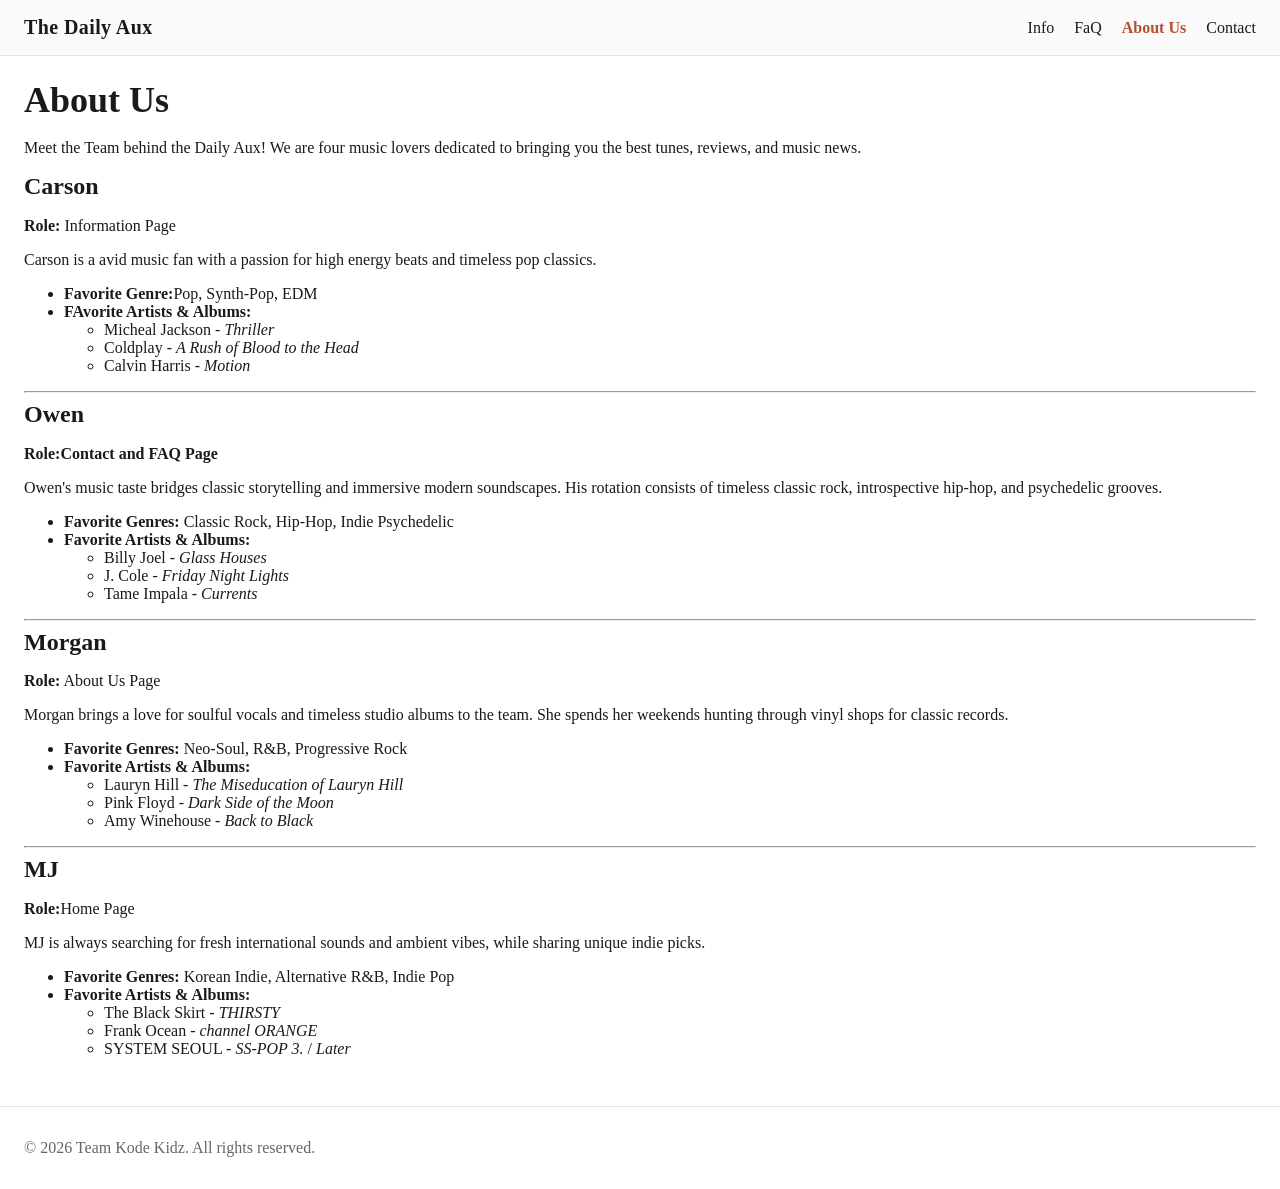
==== about.html @ 39da82c0 "Update about.html" ====
<!DOCTYPE html>
<html lang="en">
<head>
  <meta charset="UTF-8">
  <meta name="viewport" content="width=device-width, initial-scale=1.0">
  <title>The Daily Aux | About Us</title>
  <link rel="stylesheet" href="style.css">
</head>
<body>
  
  <!-- [SHARED HEADER] MJ only - do not edit this block -->
  <header>
    <div class="logo">
      <a href="index.html">The Daily Aux</a>
    </div>
    <nav>
      <ul>
        <li><a href="info.html">Info</a></li>
        <li><a href="faq.html">FaQ</a></li>
        <li><a href="about.html" aria-current="page">About Us</a></li>
        <li><a href="contact.html">Contact</a></li>
      </ul>
    </nav>
  </header>

  <!-- ======================================================== -->
  <!-- [YOUR WORKSPACE] Edit only inside this <main> tag.        -->

  <main>
    <section class="about-hero">
      <h1>About Us</h1>
      <p>Meet the Team behind the Daily Aux! We are four music lovers dedicated to bringing you the best tunes, reviews, and music news.</p>
    </section>
  <!-- MEMBER 1: Carson -->
    <section class="team member">
    
    <h2>Carson</h2>
    <p class="role"><strong>Role:</strong> Information Page</p>

    <p class="bio">
      Carson is a avid music fan with a passion for high energy beats and timeless pop classics.
    </p>

    <ul>
      <li><strong>Favorite Genre:</strong>Pop, Synth-Pop, EDM</li>
      <li><strong>FAvorite Artists & Albums:</strong>
        <ul>
          <li>Micheal Jackson - <em>Thriller</em></li>
          <li>Coldplay - <em>A Rush of Blood to the Head</em></li>
          <li>Calvin Harris - <em>Motion</em></li>
        <ul>
      </li>
    </ul>
  </section>

  <hr class="member-divider">
    
 <!-- Member 2 - Owen -->
  <section class="team-member">
      <h2>Owen</h2>
      <p class="role"><strong>Role:Contact and FAQ Page</strong> </p>
      <p class="bio">
        Owen's music taste bridges classic storytelling and immersive modern soundscapes. His rotation consists of timeless classic rock, introspective hip-hop, and psychedelic grooves.
      </p>
      <ul>
        <li><strong>Favorite Genres:</strong> Classic Rock, Hip-Hop, Indie Psychedelic</li>
        <li><strong>Favorite Artists & Albums:</strong>
          <ul>
            <li>Billy Joel - <em>Glass Houses</em></li>
            <li>J. Cole - <em>Friday Night Lights</em></li>
            <li>Tame Impala - <em>Currents</em></li>
          </ul>
        </li>
      </ul>
    </section>

    <hr class="member-divider">

<!-- MEMBER 3: MORGAN -->
    <section class="team-member">
      <h2>Morgan</h2>
      <p class="role"><strong>Role:</strong> About Us Page</p>

      <p class="bio">
        Morgan brings a love for soulful vocals and timeless studio albums to the team. She spends her weekends hunting through vinyl shops for classic records.

      <ul>
        <li><strong>Favorite Genres:</strong> Neo-Soul, R&B, Progressive Rock</li>
        <li><strong>Favorite Artists & Albums:</strong>
          <ul>
            <li>Lauryn Hill - <em>The Miseducation of Lauryn Hill</em></li>
            <li>Pink Floyd - <em>Dark Side of the Moon</em></li>
            <li>Amy Winehouse - <em>Back to Black</em></li>
          </ul>
        </li>
      </ul>
    </section>

    <hr class="member-divider">
          <!-- MEMBER 4: MJ -->
    <section class="team-member">
      <h2>MJ</h2>
      <p class="role"><strong>Role:</strong>Home Page</p>

      <p class="bio">
        MJ is always searching for fresh international sounds and ambient vibes, while sharing unique indie picks.
      </p>

      <ul>
        <li><strong>Favorite Genres:</strong> Korean Indie, Alternative R&B, Indie Pop</li>
        <li><strong>Favorite Artists & Albums:</strong>
          <ul>
            <li>The Black Skirt - <em>THIRSTY</em></li>
            <li>Frank Ocean - <em>channel ORANGE</em></li>
            <li>SYSTEM SEOUL - <em>SS-POP 3.</em> / <em>Later</em></li>
          </ul>
        </li>
      </ul>
    </section>
  </main>
  </main>
  <!-- ======================================================== -->

  <!-- [SHARED FOOTER] MJ only - do not edit this block -->
  <footer>
    <hr>
    <p>&copy; 2026 Team Kode Kidz. All rights reserved.</p>
  </footer>

</body>
</html>
---- style.css ----
/* =========================================================
   IMS222 Team Project - Shared Stylesheet
   MJ manages this file. Team members: do not edit.

   Only the shared frame (top menu bar + footer) is styled
   here so every page matches. Page content inside <main> we
   style ourselves as we go.
   ========================================================= */

*,
*::before,
*::after {
  box-sizing: border-box;
}

:root {
  --color-accent: #b5502e;
  --color-text: #1a1a1a;
  --color-muted: #666666;

  --space-sm: 0.5rem;
  --space-md: 1rem;
  --space-lg: 1.5rem;
  --space-xl: 2rem;
}

body {
  margin: 0;
  color: var(--color-text);
}

img {
  max-width: 100%;
  height: auto;
}

/* --- Heading defaults (applies everywhere, incl. each page's <main>) --- */
h1,
h2,
h3 {
  margin: 0 0 0.5em;
  font-weight: 700;
  line-height: 1.15;
}

h1 {
  font-size: 2.25rem;
}

h2 {
  font-size: 1.5rem;
}

h3 {
  font-size: 1.125rem;
}

/* --- Body link color (nav links keep their own style below) --- */
main a {
  color: var(--color-accent);
}

/* --- Top menu bar (shared header) --- */
header {
  display: flex;
  flex-wrap: wrap;
  align-items: center;
  justify-content: space-between;
  padding: var(--space-md) var(--space-lg);
  background: #fafafa;
  border-bottom: 1px solid #e5e5e5;
}

header .logo a {
  font-weight: 700;
  font-size: 1.25rem;
  letter-spacing: 0.02em;
  text-decoration: none;
  color: inherit;
}

nav ul {
  display: flex;
  flex-wrap: wrap;
  gap: 1.25rem;
  margin: 0;
  padding: 0;
  list-style: none;
}

nav a {
  text-decoration: none;
  color: inherit;
}

nav a:hover {
  text-decoration: underline;
}

/* Current page, marked with aria-current="page" on the matching link */
nav a[aria-current="page"] {
  color: var(--color-accent);
  font-weight: 700;
}

main {
  padding: var(--space-lg);
}
/* --- Footer (shared) --- */
footer {
  color: var(--color-muted);
}

footer p {
  padding: var(--space-md) var(--space-lg);
}

footer hr {
  border: none;
  border-top: 1px solid #e5e5e5;
}
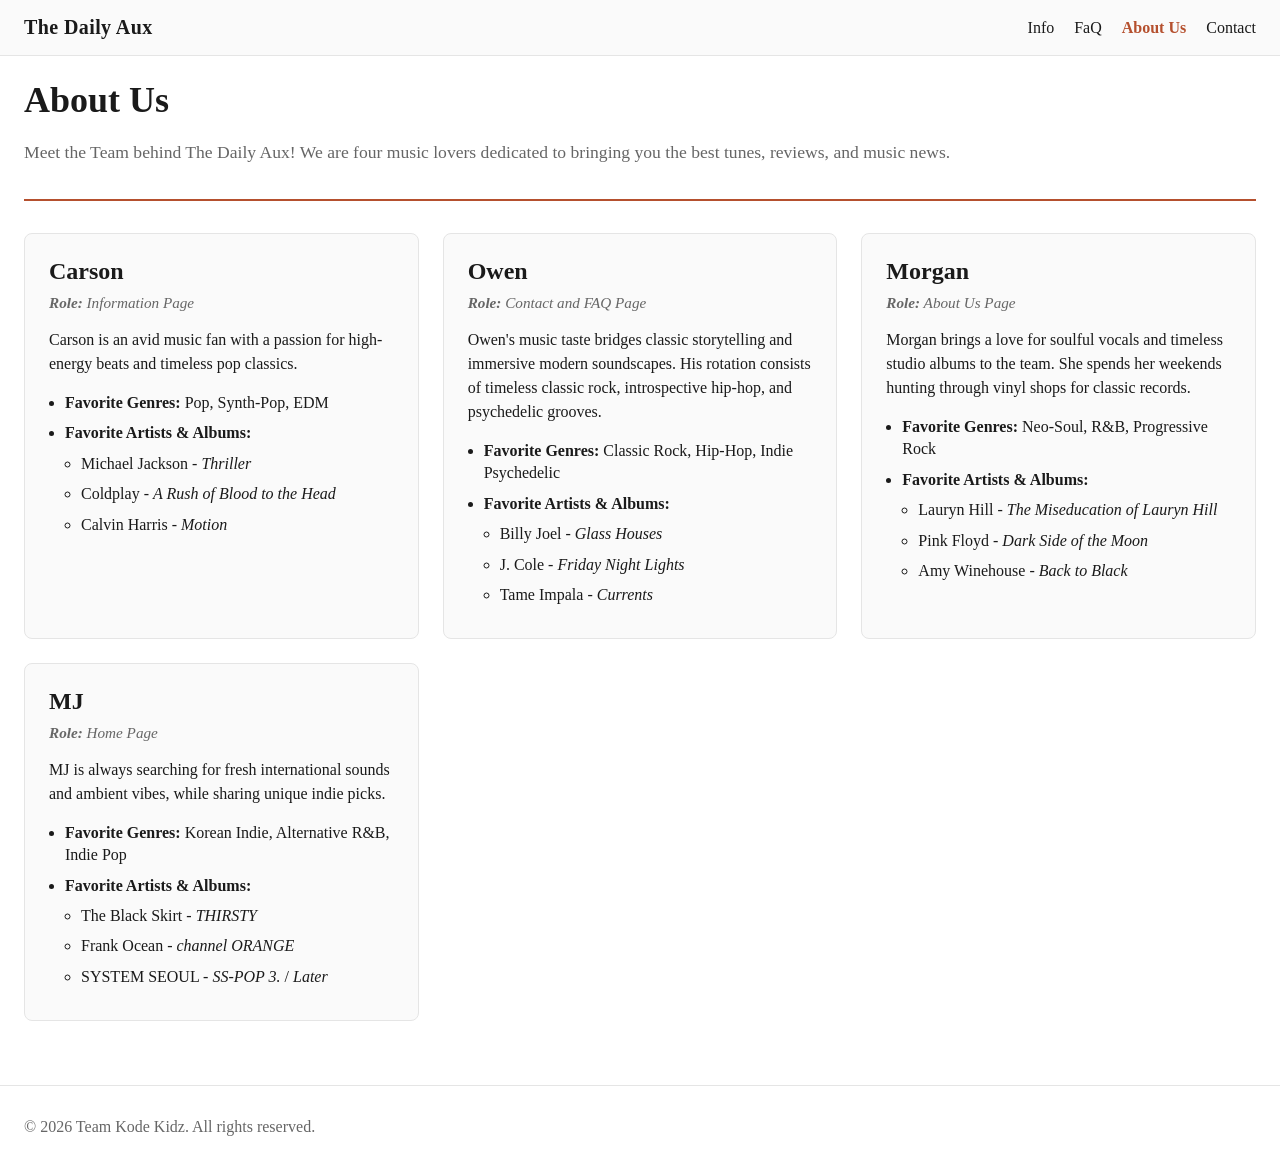
==== commit e0cbdaa4: "Update about.html" ====
--- a/about.html
+++ b/about.html
@@ -5,6 +5,7 @@
   <meta name="viewport" content="width=device-width, initial-scale=1.0">
   <title>The Daily Aux | About Us</title>
   <link rel="stylesheet" href="style.css">
+  <link rel="stylesheet" href="about.css">
 </head>
 <body>
   
@@ -29,95 +30,97 @@
   <main>
     <section class="about-hero">
       <h1>About Us</h1>
-      <p>Meet the Team behind the Daily Aux! We are four music lovers dedicated to bringing you the best tunes, reviews, and music news.</p>
-    </section>
-  <!-- MEMBER 1: Carson -->
-    <section class="team member">
-    
-    <h2>Carson</h2>
-    <p class="role"><strong>Role:</strong> Information Page</p>
-
-    <p class="bio">
-      Carson is a avid music fan with a passion for high energy beats and timeless pop classics.
-    </p>
-
-    <ul>
-      <li><strong>Favorite Genre:</strong>Pop, Synth-Pop, EDM</li>
-      <li><strong>FAvorite Artists & Albums:</strong>
-        <ul>
-          <li>Micheal Jackson - <em>Thriller</em></li>
-          <li>Coldplay - <em>A Rush of Blood to the Head</em></li>
-          <li>Calvin Harris - <em>Motion</em></li>
-        <ul>
-      </li>
-    </ul>
-  </section>
-
-  <hr class="member-divider">
-    
- <!-- Member 2 - Owen -->
-  <section class="team-member">
-      <h2>Owen</h2>
-      <p class="role"><strong>Role:Contact and FAQ Page</strong> </p>
-      <p class="bio">
-        Owen's music taste bridges classic storytelling and immersive modern soundscapes. His rotation consists of timeless classic rock, introspective hip-hop, and psychedelic grooves.
-      </p>
-      <ul>
-        <li><strong>Favorite Genres:</strong> Classic Rock, Hip-Hop, Indie Psychedelic</li>
-        <li><strong>Favorite Artists & Albums:</strong>
-          <ul>
-            <li>Billy Joel - <em>Glass Houses</em></li>
-            <li>J. Cole - <em>Friday Night Lights</em></li>
-            <li>Tame Impala - <em>Currents</em></li>
-          </ul>
-        </li>
-      </ul>
+      <p>Meet the Team behind The Daily Aux! We are four music lovers dedicated to bringing you the best tunes, reviews, and music news.</p>
     </section>
 
-    <hr class="member-divider">
+    <!-- Wrapper for 2x2 grid styling -->
+    <div class="team-grid">
 
-<!-- MEMBER 3: MORGAN -->
-    <section class="team-member">
-      <h2>Morgan</h2>
-      <p class="role"><strong>Role:</strong> About Us Page</p>
+      <!-- MEMBER 1: Carson -->
+      <section class="team-member">
+        <h2>Carson</h2>
+        <p class="role"><strong>Role:</strong> Information Page</p>
 
-      <p class="bio">
-        Morgan brings a love for soulful vocals and timeless studio albums to the team. She spends her weekends hunting through vinyl shops for classic records.
+        <p class="bio">
+          Carson is an avid music fan with a passion for high-energy beats and timeless pop classics.
+        </p>
 
-      <ul>
-        <li><strong>Favorite Genres:</strong> Neo-Soul, R&B, Progressive Rock</li>
-        <li><strong>Favorite Artists & Albums:</strong>
-          <ul>
-            <li>Lauryn Hill - <em>The Miseducation of Lauryn Hill</em></li>
-            <li>Pink Floyd - <em>Dark Side of the Moon</em></li>
-            <li>Amy Winehouse - <em>Back to Black</em></li>
-          </ul>
-        </li>
-      </ul>
-    </section>
+        <ul>
+          <li><strong>Favorite Genres:</strong> Pop, Synth-Pop, EDM</li>
+          <li><strong>Favorite Artists & Albums:</strong>
+            <ul>
+              <li>Michael Jackson - <em>Thriller</em></li>
+              <li>Coldplay - <em>A Rush of Blood to the Head</em></li>
+              <li>Calvin Harris - <em>Motion</em></li>
+            </ul>
+          </li>
+        </ul>
+      </section>
 
-    <hr class="member-divider">
-          <!-- MEMBER 4: MJ -->
-    <section class="team-member">
-      <h2>MJ</h2>
-      <p class="role"><strong>Role:</strong>Home Page</p>
+      <!-- MEMBER 2: Owen -->
+      <section class="team-member">
+        <h2>Owen</h2>
+        <p class="role"><strong>Role:</strong> Contact and FAQ Page</p>
+        
+        <p class="bio">
+          Owen's music taste bridges classic storytelling and immersive modern soundscapes. His rotation consists of timeless classic rock, introspective hip-hop, and psychedelic grooves.
+        </p>
+        
+        <ul>
+          <li><strong>Favorite Genres:</strong> Classic Rock, Hip-Hop, Indie Psychedelic</li>
+          <li><strong>Favorite Artists & Albums:</strong>
+            <ul>
+              <li>Billy Joel - <em>Glass Houses</em></li>
+              <li>J. Cole - <em>Friday Night Lights</em></li>
+              <li>Tame Impala - <em>Currents</em></li>
+            </ul>
+          </li>
+        </ul>
+      </section>
 
-      <p class="bio">
-        MJ is always searching for fresh international sounds and ambient vibes, while sharing unique indie picks.
-      </p>
+      <!-- MEMBER 3: Morgan -->
+      <section class="team-member">
+        <h2>Morgan</h2>
+        <p class="role"><strong>Role:</strong> About Us Page</p>
 
-      <ul>
-        <li><strong>Favorite Genres:</strong> Korean Indie, Alternative R&B, Indie Pop</li>
-        <li><strong>Favorite Artists & Albums:</strong>
-          <ul>
-            <li>The Black Skirt - <em>THIRSTY</em></li>
-            <li>Frank Ocean - <em>channel ORANGE</em></li>
-            <li>SYSTEM SEOUL - <em>SS-POP 3.</em> / <em>Later</em></li>
-          </ul>
-        </li>
-      </ul>
-    </section>
-  </main>
+        <p class="bio">
+          Morgan brings a love for soulful vocals and timeless studio albums to the team. She spends her weekends hunting through vinyl shops for classic records.
+        </p>
+
+        <ul>
+          <li><strong>Favorite Genres:</strong> Neo-Soul, R&B, Progressive Rock</li>
+          <li><strong>Favorite Artists & Albums:</strong>
+            <ul>
+              <li>Lauryn Hill - <em>The Miseducation of Lauryn Hill</em></li>
+              <li>Pink Floyd - <em>Dark Side of the Moon</em></li>
+              <li>Amy Winehouse - <em>Back to Black</em></li>
+            </ul>
+          </li>
+        </ul>
+      </section>
+
+      <!-- MEMBER 4: MJ -->
+      <section class="team-member">
+        <h2>MJ</h2>
+        <p class="role"><strong>Role:</strong> Home Page</p>
+
+        <p class="bio">
+          MJ is always searching for fresh international sounds and ambient vibes, while sharing unique indie picks.
+        </p>
+
+        <ul>
+          <li><strong>Favorite Genres:</strong> Korean Indie, Alternative R&B, Indie Pop</li>
+          <li><strong>Favorite Artists & Albums:</strong>
+            <ul>
+              <li>The Black Skirt - <em>THIRSTY</em></li>
+              <li>Frank Ocean - <em>channel ORANGE</em></li>
+              <li>SYSTEM SEOUL - <em>SS-POP 3.</em> / <em>Later</em></li>
+            </ul>
+          </li>
+        </ul>
+      </section>
+
+    </div>
   </main>
   <!-- ======================================================== -->
 
--- a/about.css
+++ b/about.css
@@ -0,0 +1,67 @@
+/* =========================================================
+   The Daily Aux - About Us Page Styles
+   Styles exclusively for the <main> workspace on about.html
+   ========================================================= */
+
+/* Top Heading Section */
+.about-hero {
+  margin-bottom: var(--space-xl);
+  padding-bottom: var(--space-md);
+  border-bottom: 2px solid var(--color-accent);
+}
+
+.about-hero p {
+  font-size: 1.1rem;
+  color: var(--color-muted);
+  line-height: 1.5;
+}
+
+/* 2-Column Responsive Grid Layout */
+.team-grid {
+  display: grid;
+  grid-template-columns: repeat(auto-fit, minmax(300px, 1fr));
+  gap: var(--space-lg);
+  margin-bottom: var(--space-xl);
+}
+
+/* Member Card Styling */
+.team-member {
+  background-color: #fafafa;
+  border: 1px solid #e5e5e5;
+  border-radius: 8px;
+  padding: var(--space-lg);
+}
+
+.team-member h2 {
+  color: var(--color-text);
+  margin-bottom: var(--space-sm);
+}
+
+.role {
+  color: var(--color-muted);
+  font-style: italic;
+  font-size: 0.95rem;
+  margin-top: 0;
+  margin-bottom: var(--space-md);
+}
+
+.bio {
+  line-height: 1.5;
+  margin-bottom: var(--space-md);
+}
+
+/* Favorites Lists */
+.team-member ul {
+  padding-left: var(--space-md);
+  margin: var(--space-sm) 0;
+}
+
+.team-member ul ul {
+  margin-top: var(--space-sm);
+  margin-bottom: var(--space-sm);
+}
+
+.team-member li {
+  margin-bottom: var(--space-sm);
+  line-height: 1.4;
+}
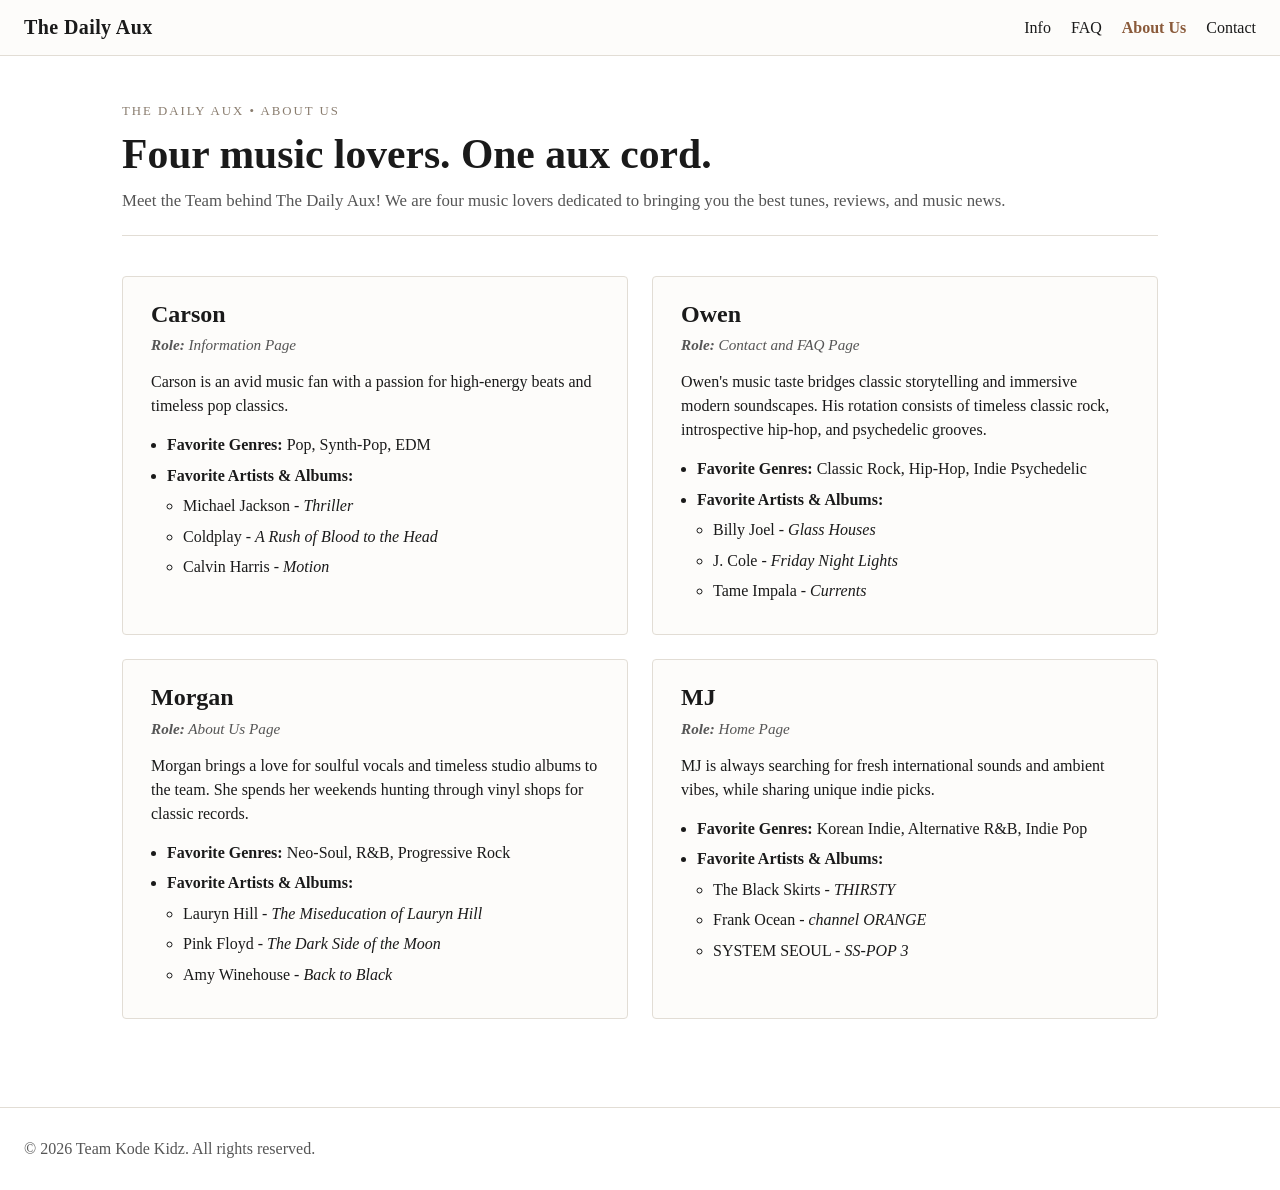
==== commit f97ccaee: "Unify page design on the Info layout; shared page header; image cleanup Styles - style.css is now th" ====
--- a/about.html
+++ b/about.html
@@ -17,7 +17,7 @@
     <nav>
       <ul>
         <li><a href="info.html">Info</a></li>
-        <li><a href="faq.html">FaQ</a></li>
+        <li><a href="faq.html">FAQ</a></li>
         <li><a href="about.html" aria-current="page">About Us</a></li>
         <li><a href="contact.html">Contact</a></li>
       </ul>
@@ -28,16 +28,16 @@
   <!-- [YOUR WORKSPACE] Edit only inside this <main> tag.        -->
 
   <main>
-    <section class="about-hero">
-      <h1>About Us</h1>
-      <p>Meet the Team behind The Daily Aux! We are four music lovers dedicated to bringing you the best tunes, reviews, and music news.</p>
-    </section>
+    <p class="eyebrow">The Daily Aux &bull; About Us</p>
+    <h1>Four music lovers. One aux cord.</h1>
+    <p class="subtitle">Meet the Team behind The Daily Aux! We are four music lovers dedicated to bringing you the best tunes, reviews, and music news.</p>
+    <hr>
 
     <!-- Wrapper for 2x2 grid styling -->
     <div class="team-grid">
 
       <!-- MEMBER 1: Carson -->
-      <section class="team-member">
+      <section class="card team-member">
         <h2>Carson</h2>
         <p class="role"><strong>Role:</strong> Information Page</p>
 
@@ -58,7 +58,7 @@
       </section>
 
       <!-- MEMBER 2: Owen -->
-      <section class="team-member">
+      <section class="card team-member">
         <h2>Owen</h2>
         <p class="role"><strong>Role:</strong> Contact and FAQ Page</p>
         
@@ -79,7 +79,7 @@
       </section>
 
       <!-- MEMBER 3: Morgan -->
-      <section class="team-member">
+      <section class="card team-member">
         <h2>Morgan</h2>
         <p class="role"><strong>Role:</strong> About Us Page</p>
 
@@ -92,7 +92,7 @@
           <li><strong>Favorite Artists & Albums:</strong>
             <ul>
               <li>Lauryn Hill - <em>The Miseducation of Lauryn Hill</em></li>
-              <li>Pink Floyd - <em>Dark Side of the Moon</em></li>
+              <li>Pink Floyd - <em>The Dark Side of the Moon</em></li>
               <li>Amy Winehouse - <em>Back to Black</em></li>
             </ul>
           </li>
@@ -100,7 +100,7 @@
       </section>
 
       <!-- MEMBER 4: MJ -->
-      <section class="team-member">
+      <section class="card team-member">
         <h2>MJ</h2>
         <p class="role"><strong>Role:</strong> Home Page</p>
 
@@ -112,9 +112,9 @@
           <li><strong>Favorite Genres:</strong> Korean Indie, Alternative R&B, Indie Pop</li>
           <li><strong>Favorite Artists & Albums:</strong>
             <ul>
-              <li>The Black Skirt - <em>THIRSTY</em></li>
+              <li>The Black Skirts - <em>THIRSTY</em></li>
               <li>Frank Ocean - <em>channel ORANGE</em></li>
-              <li>SYSTEM SEOUL - <em>SS-POP 3.</em> / <em>Later</em></li>
+              <li>SYSTEM SEOUL - <em>SS-POP 3</em></li>
             </ul>
           </li>
         </ul>
--- a/style.css
+++ b/style.css
@@ -1,11 +1,4 @@
-/* =========================================================
-   IMS222 Team Project - Shared Stylesheet
-   MJ manages this file. Team members: do not edit.
-
-   Only the shared frame (top menu bar + footer) is styled
-   here so every page matches. Page content inside <main> we
-   style ourselves as we go.
-   ========================================================= */
+/* Shared styles for every page. MJ manages this file. Page-specific styles go in <page>.css. */
 
 *,
 *::before,
@@ -14,9 +7,13 @@
 }
 
 :root {
-  --color-accent: #b5502e;
   --color-text: #1a1a1a;
-  --color-muted: #666666;
+  --color-body: #3a3a3a;
+  --color-muted: #555555;
+  --color-label: #8a7d6f;
+  --color-accent: #8a5a3a;
+  --color-border: #e2ddd5;
+  --color-surface: #fdfcfa;
 
   --space-sm: 0.5rem;
   --space-md: 1rem;
@@ -26,6 +23,7 @@
 
 body {
   margin: 0;
+  font-family: Georgia, 'Times New Roman', serif;
   color: var(--color-text);
 }
 
@@ -34,41 +32,36 @@
   height: auto;
 }
 
-/* --- Heading defaults (applies everywhere, incl. each page's <main>) --- */
 h1,
 h2,
 h3 {
-  margin: 0 0 0.5em;
+  margin: 0 0 0.5rem;
   font-weight: 700;
   line-height: 1.15;
 }
 
 h1 {
-  font-size: 2.25rem;
+  font-size: 2.6rem;
+  margin-bottom: 0.75rem;
 }
 
 h2 {
   font-size: 1.5rem;
+  margin-bottom: 1.25rem;
 }
 
 h3 {
-  font-size: 1.125rem;
+  font-size: 1.15rem;
 }
 
-/* --- Body link color (nav links keep their own style below) --- */
-main a {
-  color: var(--color-accent);
-}
-
-/* --- Top menu bar (shared header) --- */
 header {
   display: flex;
   flex-wrap: wrap;
   align-items: center;
   justify-content: space-between;
   padding: var(--space-md) var(--space-lg);
-  background: #fafafa;
-  border-bottom: 1px solid #e5e5e5;
+  background: var(--color-surface);
+  border-bottom: 1px solid var(--color-border);
 }
 
 header .logo a {
@@ -97,16 +90,68 @@
   text-decoration: underline;
 }
 
-/* Current page, marked with aria-current="page" on the matching link */
 nav a[aria-current="page"] {
   color: var(--color-accent);
   font-weight: 700;
 }
 
 main {
-  padding: var(--space-lg);
+  max-width: 1100px;
+  margin: 0 auto;
+  padding: 3rem 2rem 5rem;
 }
-/* --- Footer (shared) --- */
+
+main > section {
+  margin-bottom: 3rem;
+}
+
+main a {
+  color: var(--color-accent);
+}
+
+main hr {
+  border: none;
+  border-top: 1px solid var(--color-border);
+  margin: 0 0 2.5rem;
+}
+
+.eyebrow {
+  margin: 0 0 0.75rem;
+  text-transform: uppercase;
+  letter-spacing: 2px;
+  font-size: 0.8rem;
+  color: var(--color-label);
+}
+
+.subtitle {
+  margin: 0 0 1.5rem;
+  font-size: 1.05rem;
+  color: var(--color-muted);
+}
+
+.card {
+  padding: 1.5rem 1.75rem;
+  border: 1px solid var(--color-border);
+  border-radius: 4px;
+  background: var(--color-surface);
+}
+
+ul.plain {
+  margin: 0;
+  padding: 0;
+  list-style: none;
+}
+
+ul.plain li {
+  padding: 0.85rem 0;
+  border-bottom: 1px solid var(--color-border);
+  line-height: 1.6;
+}
+
+ul.plain li:last-child {
+  border-bottom: none;
+}
+
 footer {
   color: var(--color-muted);
 }
@@ -117,5 +162,5 @@
 
 footer hr {
   border: none;
-  border-top: 1px solid #e5e5e5;
+  border-top: 1px solid var(--color-border);
 }
--- a/about.css
+++ b/about.css
@@ -1,56 +1,31 @@
-/* =========================================================
-   The Daily Aux - About Us Page Styles
-   Styles exclusively for the <main> workspace on about.html
-   ========================================================= */
-
-/* Top Heading Section */
-.about-hero {
-  margin-bottom: var(--space-xl);
-  padding-bottom: var(--space-md);
-  border-bottom: 2px solid var(--color-accent);
+.team-grid {
+  display: grid;
+  grid-template-columns: 1fr;
+  gap: var(--space-lg);
 }
 
-.about-hero p {
-  font-size: 1.1rem;
-  color: var(--color-muted);
-  line-height: 1.5;
-}
-
-/* 2-Column Responsive Grid Layout */
-.team-grid {
-  display: grid;
-  grid-template-columns: repeat(auto-fit, minmax(300px, 1fr));
-  gap: var(--space-lg);
-  margin-bottom: var(--space-xl);
-}
-
-/* Member Card Styling */
-.team-member {
-  background-color: #fafafa;
-  border: 1px solid #e5e5e5;
-  border-radius: 8px;
-  padding: var(--space-lg);
+@media (min-width: 600px) {
+  .team-grid {
+    grid-template-columns: repeat(2, 1fr);
+  }
 }
 
 .team-member h2 {
-  color: var(--color-text);
   margin-bottom: var(--space-sm);
 }
 
 .role {
+  margin: 0 0 var(--space-md);
   color: var(--color-muted);
   font-style: italic;
   font-size: 0.95rem;
-  margin-top: 0;
-  margin-bottom: var(--space-md);
 }
 
 .bio {
+  margin-bottom: var(--space-md);
   line-height: 1.5;
-  margin-bottom: var(--space-md);
 }
 
-/* Favorites Lists */
 .team-member ul {
   padding-left: var(--space-md);
   margin: var(--space-sm) 0;
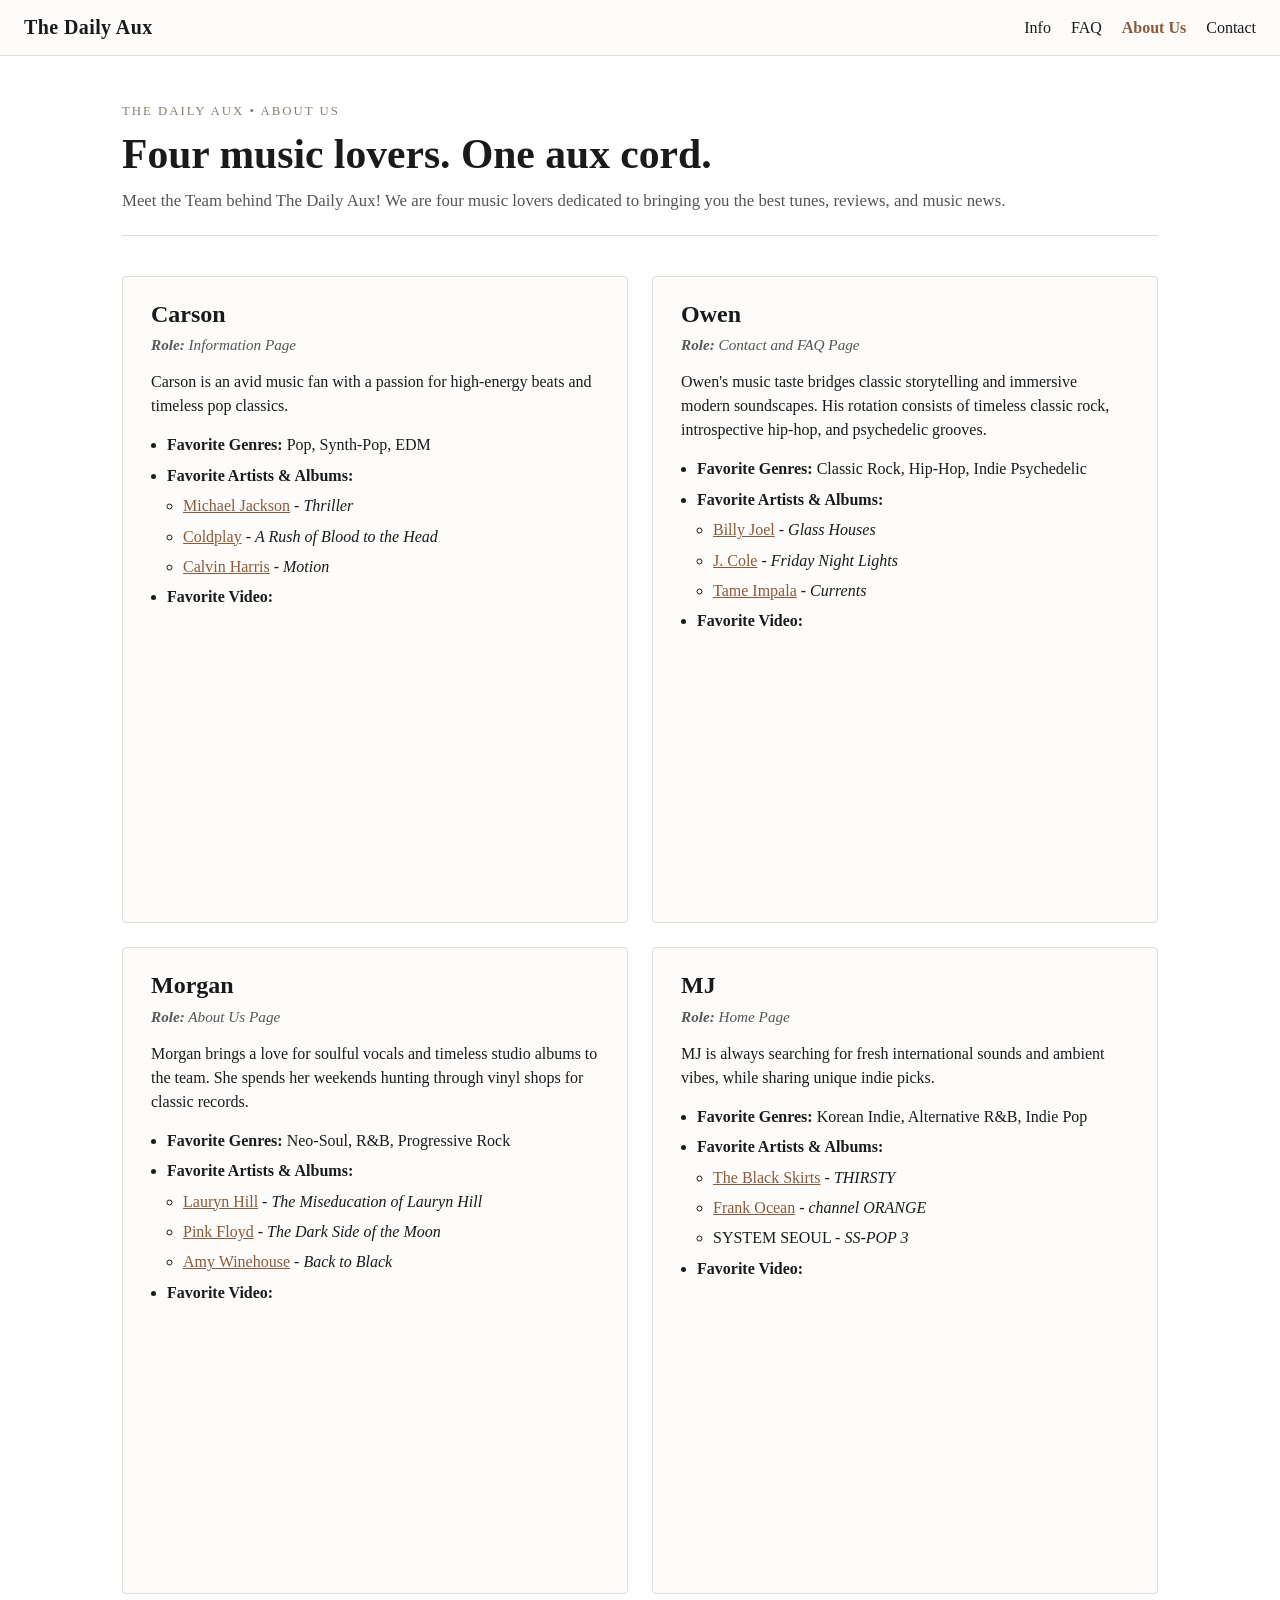
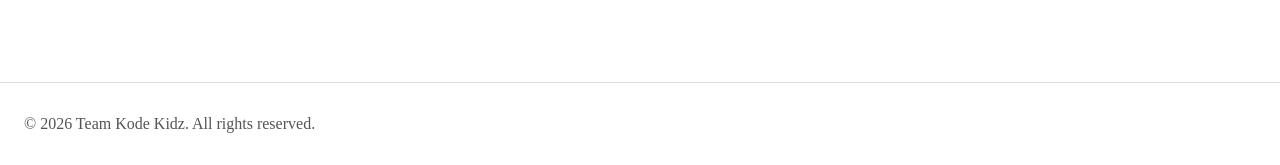
==== commit eef78a10: "About: add Favorite Video embeds and artist Wikipedia links - One YouTube embed per member under a "" ====
--- a/about.html
+++ b/about.html
@@ -49,10 +49,13 @@
           <li><strong>Favorite Genres:</strong> Pop, Synth-Pop, EDM</li>
           <li><strong>Favorite Artists & Albums:</strong>
             <ul>
-              <li>Michael Jackson - <em>Thriller</em></li>
-              <li>Coldplay - <em>A Rush of Blood to the Head</em></li>
-              <li>Calvin Harris - <em>Motion</em></li>
+              <li><a href="https://en.wikipedia.org/wiki/Michael_Jackson" target="_blank" rel="noopener">Michael Jackson</a> - <em>Thriller</em></li>
+              <li><a href="https://en.wikipedia.org/wiki/Coldplay" target="_blank" rel="noopener">Coldplay</a> - <em>A Rush of Blood to the Head</em></li>
+              <li><a href="https://en.wikipedia.org/wiki/Calvin_Harris" target="_blank" rel="noopener">Calvin Harris</a> - <em>Motion</em></li>
             </ul>
+          </li>
+          <li><strong>Favorite Video:</strong>
+            <div class="video"><iframe src="https://www.youtube.com/embed/nMmWtKvCimo?si=jHH1h14ZmbjH7cOT" title="Carson's Favorite Video" loading="lazy" allow="accelerometer; autoplay; clipboard-write; encrypted-media; gyroscope; picture-in-picture; web-share" referrerpolicy="strict-origin-when-cross-origin" allowfullscreen></iframe></div>
           </li>
         </ul>
       </section>
@@ -70,10 +73,13 @@
           <li><strong>Favorite Genres:</strong> Classic Rock, Hip-Hop, Indie Psychedelic</li>
           <li><strong>Favorite Artists & Albums:</strong>
             <ul>
-              <li>Billy Joel - <em>Glass Houses</em></li>
-              <li>J. Cole - <em>Friday Night Lights</em></li>
-              <li>Tame Impala - <em>Currents</em></li>
+              <li><a href="https://en.wikipedia.org/wiki/Billy_Joel" target="_blank" rel="noopener">Billy Joel</a> - <em>Glass Houses</em></li>
+              <li><a href="https://en.wikipedia.org/wiki/J._Cole" target="_blank" rel="noopener">J. Cole</a> - <em>Friday Night Lights</em></li>
+              <li><a href="https://en.wikipedia.org/wiki/Tame_Impala" target="_blank" rel="noopener">Tame Impala</a> - <em>Currents</em></li>
             </ul>
+          </li>
+          <li><strong>Favorite Video:</strong>
+            <div class="video"><iframe src="https://www.youtube.com/embed/sOnqjkJTMaA?si=5IWIoNJU8QA9LFnl" title="Owen's Favorite Video" loading="lazy" allow="accelerometer; autoplay; clipboard-write; encrypted-media; gyroscope; picture-in-picture; web-share" referrerpolicy="strict-origin-when-cross-origin" allowfullscreen></iframe></div>
           </li>
         </ul>
       </section>
@@ -91,10 +97,13 @@
           <li><strong>Favorite Genres:</strong> Neo-Soul, R&B, Progressive Rock</li>
           <li><strong>Favorite Artists & Albums:</strong>
             <ul>
-              <li>Lauryn Hill - <em>The Miseducation of Lauryn Hill</em></li>
-              <li>Pink Floyd - <em>The Dark Side of the Moon</em></li>
-              <li>Amy Winehouse - <em>Back to Black</em></li>
+              <li><a href="https://en.wikipedia.org/wiki/Lauryn_Hill" target="_blank" rel="noopener">Lauryn Hill</a> - <em>The Miseducation of Lauryn Hill</em></li>
+              <li><a href="https://en.wikipedia.org/wiki/Pink_Floyd" target="_blank" rel="noopener">Pink Floyd</a> - <em>The Dark Side of the Moon</em></li>
+              <li><a href="https://en.wikipedia.org/wiki/Amy_Winehouse" target="_blank" rel="noopener">Amy Winehouse</a> - <em>Back to Black</em></li>
             </ul>
+          </li>
+          <li><strong>Favorite Video:</strong>
+            <div class="video"><iframe src="https://www.youtube.com/embed/U4UFAejSQFA?si=YoCZ7u2-uPAVORUV" title="Morgan's Favorite Video" loading="lazy" allow="accelerometer; autoplay; clipboard-write; encrypted-media; gyroscope; picture-in-picture; web-share" referrerpolicy="strict-origin-when-cross-origin" allowfullscreen></iframe></div>
           </li>
         </ul>
       </section>
@@ -112,10 +121,13 @@
           <li><strong>Favorite Genres:</strong> Korean Indie, Alternative R&B, Indie Pop</li>
           <li><strong>Favorite Artists & Albums:</strong>
             <ul>
-              <li>The Black Skirts - <em>THIRSTY</em></li>
-              <li>Frank Ocean - <em>channel ORANGE</em></li>
+              <li><a href="https://en.wikipedia.org/wiki/The_Black_Skirts" target="_blank" rel="noopener">The Black Skirts</a> - <em>THIRSTY</em></li>
+              <li><a href="https://en.wikipedia.org/wiki/Frank_Ocean" target="_blank" rel="noopener">Frank Ocean</a> - <em>channel ORANGE</em></li>
               <li>SYSTEM SEOUL - <em>SS-POP 3</em></li>
             </ul>
+          </li>
+          <li><strong>Favorite Video:</strong>
+            <div class="video"><iframe src="https://www.youtube.com/embed/e6y5JpPG0Ug?si=Xy5U74k2PF5417Qj" title="MJ's Favorite Video" loading="lazy" allow="accelerometer; autoplay; clipboard-write; encrypted-media; gyroscope; picture-in-picture; web-share" referrerpolicy="strict-origin-when-cross-origin" allowfullscreen></iframe></div>
           </li>
         </ul>
       </section>
--- a/about.css
+++ b/about.css
@@ -40,3 +40,15 @@
   margin-bottom: var(--space-sm);
   line-height: 1.4;
 }
+
+.video {
+  margin-top: var(--space-sm);
+  aspect-ratio: 16 / 9;
+}
+
+.video iframe {
+  width: 100%;
+  height: 100%;
+  border: 0;
+  border-radius: 4px;
+}
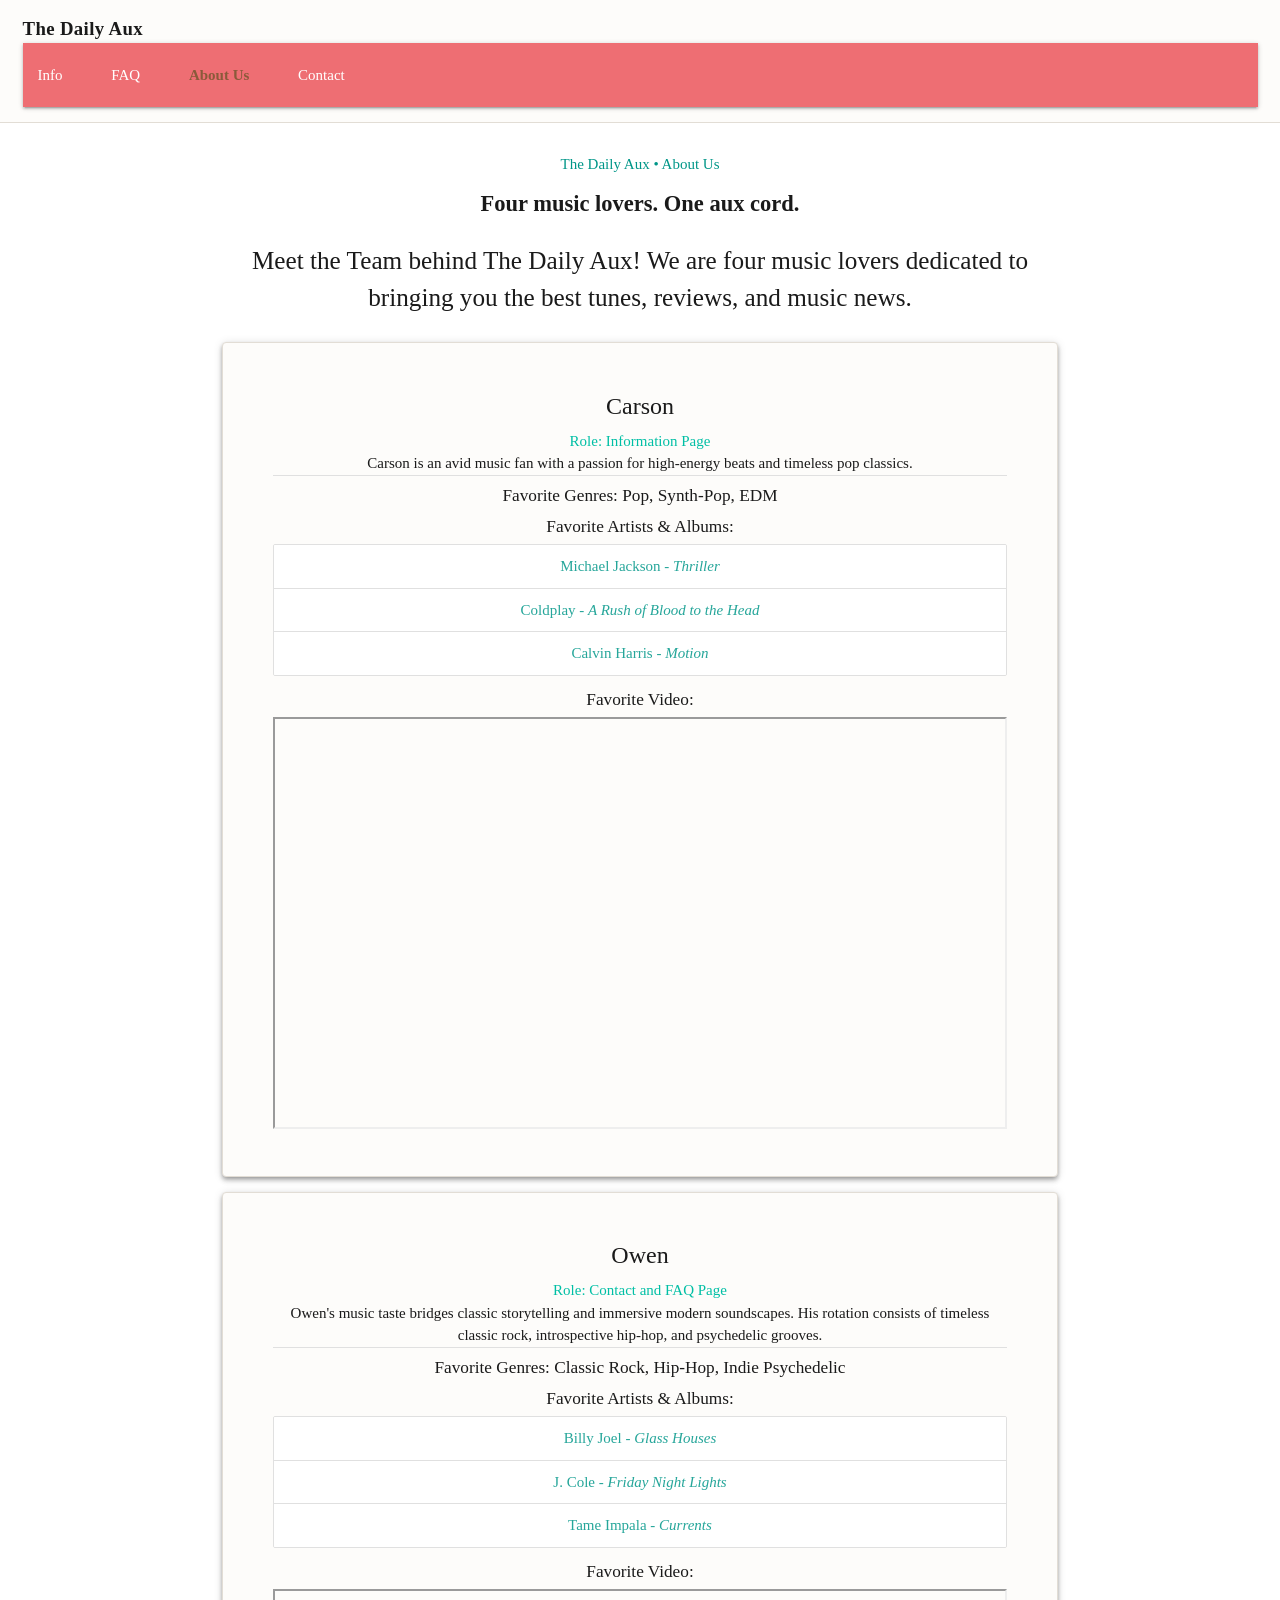
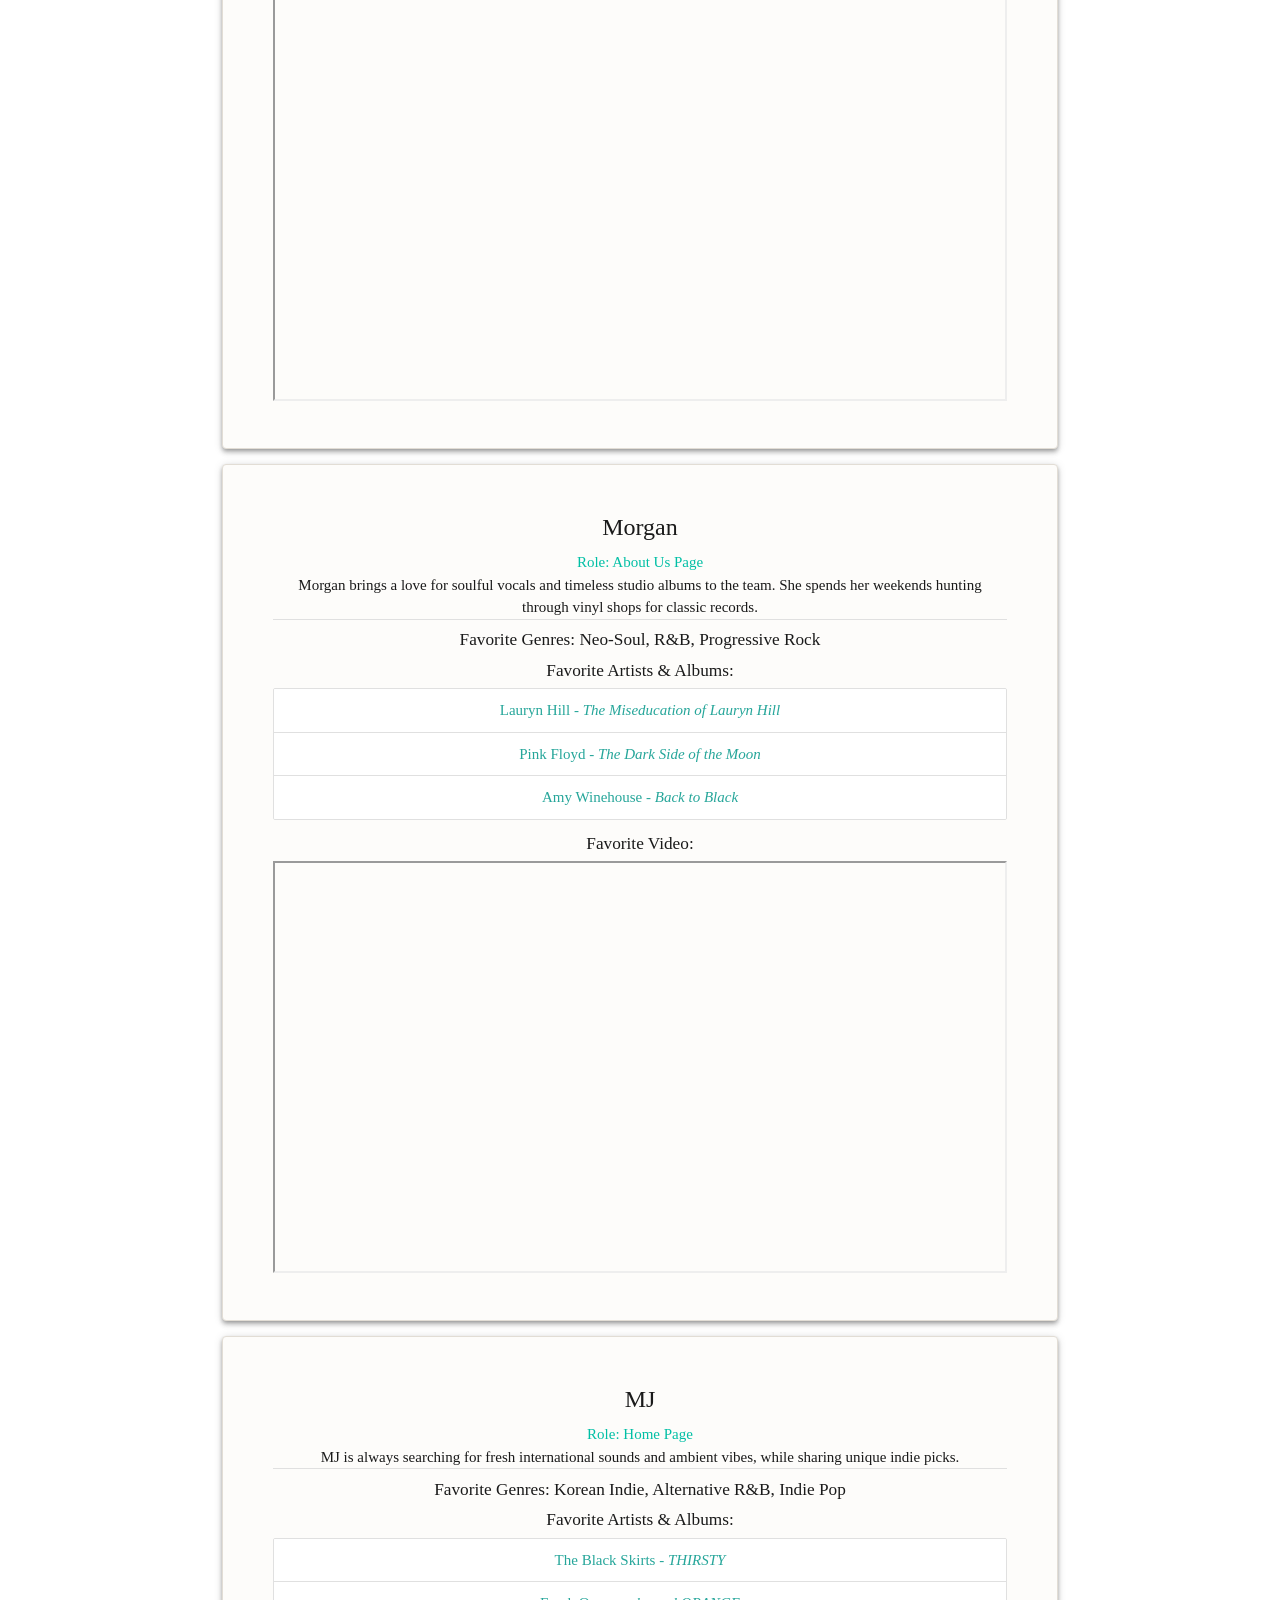
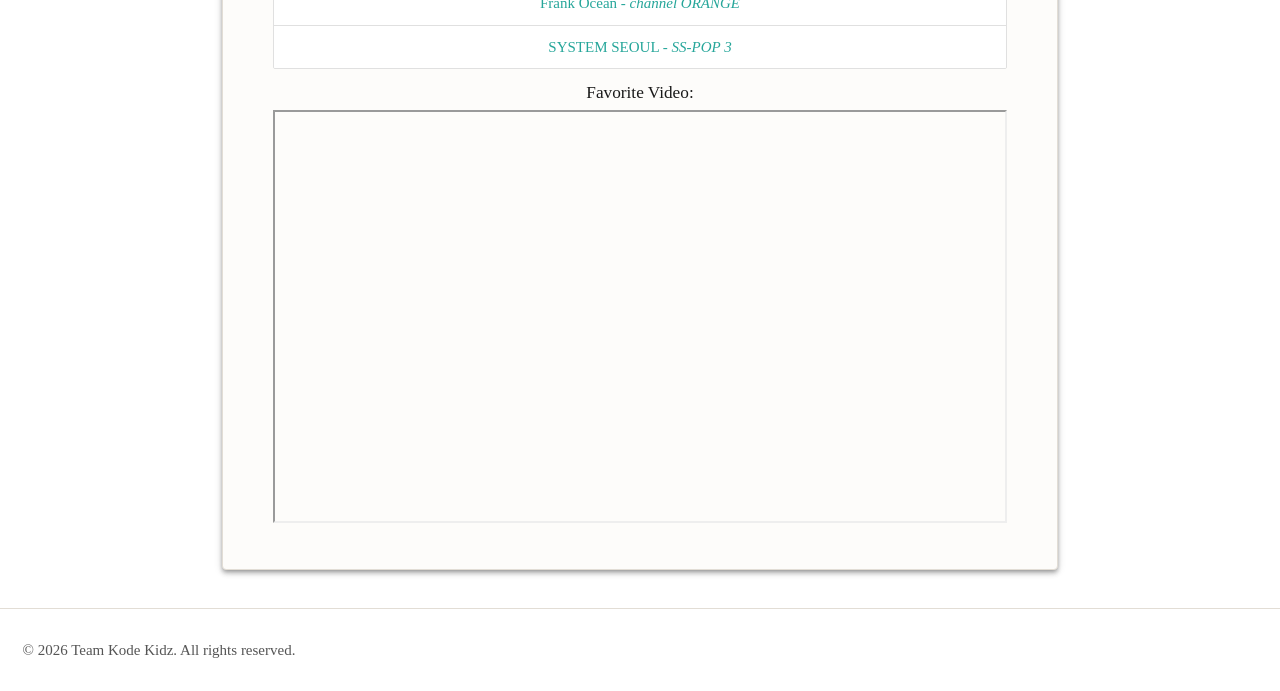
==== commit 987e7185: "Update about.html" ====
--- a/about.html
+++ b/about.html
@@ -4,6 +4,8 @@
   <meta charset="UTF-8">
   <meta name="viewport" content="width=device-width, initial-scale=1.0">
   <title>The Daily Aux | About Us</title>
+  <link href="https://fonts.googleapis.com/icon?family=Material+Icons" rel="stylesheet">
+  <link rel="stylesheet" href="https://cdnjs.cloudflare.com/ajax/libs/materialize/1.0.0/css/materialize.min.css">
   <link rel="stylesheet" href="style.css">
   <link rel="stylesheet" href="about.css">
 </head>
@@ -27,110 +29,131 @@
   <!-- ======================================================== -->
   <!-- [YOUR WORKSPACE] Edit only inside this <main> tag.        -->
 
-  <main>
+  <main class="container section">
+
+<!-- Title Section with Materialize helper classes -->
+    <div class="center-align">
+      <p class="teal-text text-accent-4><strong>The Daily Aux &bull; ABOUT US</strong></p>
     <p class="eyebrow">The Daily Aux &bull; About Us</p>
-    <h1>Four music lovers. One aux cord.</h1>
-    <p class="subtitle">Meet the Team behind The Daily Aux! We are four music lovers dedicated to bringing you the best tunes, reviews, and music news.</p>
-    <hr>
+    <h2>Four music lovers. One aux cord.</h2>
+    <p class="flow-text">Meet the Team behind The Daily Aux! We are four music lovers dedicated to bringing you the best tunes, reviews, and music news.</p>
 
-    <!-- Wrapper for 2x2 grid styling -->
-    <div class="team-grid">
+<!-- Materialize Divider line -->
+    <div class="divider></div>
+      </div>
 
+<!-- Materialize Cards & Responsive Grid -->
+<div class="row section">
+      
       <!-- MEMBER 1: Carson -->
-      <section class="card team-member">
-        <h2>Carson</h2>
-        <p class="role"><strong>Role:</strong> Information Page</p>
+      <div class="col s12 m6">
+        <div class="card z-depth-2">
+          <div class="card-content">
+            <span class="card-title bold">Carson</span>
+            <p class="teal-text text-accent-4"><strong>Role: Information Page</strong></p>
+            <p>Carson is an avid music fan with a passion for high-energy beats and timeless pop classics.</p>
 
-        <p class="bio">
-          Carson is an avid music fan with a passion for high-energy beats and timeless pop classics.
-        </p>
+            <div class="divider section-margin"></div>
 
-        <ul>
-          <li><strong>Favorite Genres:</strong> Pop, Synth-Pop, EDM</li>
-          <li><strong>Favorite Artists & Albums:</strong>
-            <ul>
-              <li><a href="https://en.wikipedia.org/wiki/Michael_Jackson" target="_blank" rel="noopener">Michael Jackson</a> - <em>Thriller</em></li>
-              <li><a href="https://en.wikipedia.org/wiki/Coldplay" target="_blank" rel="noopener">Coldplay</a> - <em>A Rush of Blood to the Head</em></li>
-              <li><a href="https://en.wikipedia.org/wiki/Calvin_Harris" target="_blank" rel="noopener">Calvin Harris</a> - <em>Motion</em></li>
-            </ul>
-          </li>
-          <li><strong>Favorite Video:</strong>
-            <div class="video"><iframe src="https://www.youtube.com/embed/nMmWtKvCimo?si=jHH1h14ZmbjH7cOT" title="Carson's Favorite Video" loading="lazy" allow="accelerometer; autoplay; clipboard-write; encrypted-media; gyroscope; picture-in-picture; web-share" referrerpolicy="strict-origin-when-cross-origin" allowfullscreen></iframe></div>
-          </li>
-        </ul>
-      </section>
+            <h6><strong>Favorite Genres:</strong> Pop, Synth-Pop, EDM</h6>
+            <h6><strong>Favorite Artists &amp; Albums:</strong></h6>
+
+            <!--Collection List -->
+            <div class="collection">
+              <a href="https://en.wikipedia.org/wiki/Michael_Jackson" target="_blank" rel="noopener" class="collection-item">Michael Jackson - <em>Thriller</em></a>
+              <a href="https://en.wikipedia.org/wiki/Coldplay" target="_blank" rel="noopener" class="collection-item">Coldplay - <em>A Rush of Blood to the Head</em></a>
+              <a href="https://en.wikipedia.org/wiki/Calvin_Harris" target="_blank" rel="noopener" class="collection-item">Calvin Harris - <em>Motion</em></a>
+            </div>
+
+            <h6><strong>Favorite Video:</strong></h6>
+          <!-- Responsive Video Container -->
+            <div class="video-container">
+              <iframe src="https://www.youtube.com/embed/nMmWtKvCimo?si=jHH1h14ZmbjH7cOT" title="Carson's Favorite Video" allowfullscreen></iframe>
+            </div>
+          </div>
+        </div>
+      </div>
 
       <!-- MEMBER 2: Owen -->
-      <section class="card team-member">
-        <h2>Owen</h2>
-        <p class="role"><strong>Role:</strong> Contact and FAQ Page</p>
-        
-        <p class="bio">
-          Owen's music taste bridges classic storytelling and immersive modern soundscapes. His rotation consists of timeless classic rock, introspective hip-hop, and psychedelic grooves.
-        </p>
-        
-        <ul>
-          <li><strong>Favorite Genres:</strong> Classic Rock, Hip-Hop, Indie Psychedelic</li>
-          <li><strong>Favorite Artists & Albums:</strong>
-            <ul>
-              <li><a href="https://en.wikipedia.org/wiki/Billy_Joel" target="_blank" rel="noopener">Billy Joel</a> - <em>Glass Houses</em></li>
-              <li><a href="https://en.wikipedia.org/wiki/J._Cole" target="_blank" rel="noopener">J. Cole</a> - <em>Friday Night Lights</em></li>
-              <li><a href="https://en.wikipedia.org/wiki/Tame_Impala" target="_blank" rel="noopener">Tame Impala</a> - <em>Currents</em></li>
-            </ul>
-          </li>
-          <li><strong>Favorite Video:</strong>
-            <div class="video"><iframe src="https://www.youtube.com/embed/sOnqjkJTMaA?si=5IWIoNJU8QA9LFnl" title="Owen's Favorite Video" loading="lazy" allow="accelerometer; autoplay; clipboard-write; encrypted-media; gyroscope; picture-in-picture; web-share" referrerpolicy="strict-origin-when-cross-origin" allowfullscreen></iframe></div>
-          </li>
-        </ul>
-      </section>
+      <div class="col s12 m6">
+        <div class="card z-depth-2">
+          <div class="card-content">
+            <span class="card-title bold">Owen</span>
+            <p class="teal-text text-accent-4"><strong>Role: Contact and FAQ Page</strong></p>
+            <p>Owen's music taste bridges classic storytelling and immersive modern soundscapes. His rotation consists of timeless classic rock, introspective hip-hop, and psychedelic grooves.</p>
+            
+            <div class="divider section-margin"></div>
+            
+            <h6><strong>Favorite Genres:</strong> Classic Rock, Hip-Hop, Indie Psychedelic</h6>
+            <h6><strong>Favorite Artists &amp; Albums:</strong></h6>
+            
+            <div class="collection">
+              <a href="https://en.wikipedia.org/wiki/Billy_Joel" target="_blank" rel="noopener" class="collection-item">Billy Joel - <em>Glass Houses</em></a>
+              <a href="https://en.wikipedia.org/wiki/J._Cole" target="_blank" rel="noopener" class="collection-item">J. Cole - <em>Friday Night Lights</em></a>
+              <a href="https://en.wikipedia.org/wiki/Tame_Impala" target="_blank" rel="noopener" class="collection-item">Tame Impala - <em>Currents</em></a>
+            </div>
 
+            <h6><strong>Favorite Video:</strong></h6>
+            <div class="video-container">
+              <iframe src="https://www.youtube.com/embed/sOnqjkJTMaA?si=5IWIoNJU8QA9LFnl" title="Owen's Favorite Video" allowfullscreen></iframe>
+            </div>
+          </div>
+        </div>
+      </div>
+      
       <!-- MEMBER 3: Morgan -->
-      <section class="card team-member">
-        <h2>Morgan</h2>
-        <p class="role"><strong>Role:</strong> About Us Page</p>
+      <div class="col s12 m6">
+        <div class="card z-depth-2">
+          <div class="card-content">
+            <span class="card-title bold">Morgan</span>
+            <p class="teal-text text-accent-4"><strong>Role: About Us Page</strong></p>
+            <p>Morgan brings a love for soulful vocals and timeless studio albums to the team. She spends her weekends hunting through vinyl shops for classic records.</p>
+            
+            <div class="divider section-margin"></div>
+            
+            <h6><strong>Favorite Genres:</strong> Neo-Soul, R&amp;B, Progressive Rock</h6>
+            <h6><strong>Favorite Artists &amp; Albums:</strong></h6>
+            
+            <div class="collection">
+              <a href="https://en.wikipedia.org/wiki/Lauryn_Hill" target="_blank" rel="noopener" class="collection-item">Lauryn Hill - <em>The Miseducation of Lauryn Hill</em></a>
+              <a href="https://en.wikipedia.org/wiki/Pink_Floyd" target="_blank" rel="noopener" class="collection-item">Pink Floyd - <em>The Dark Side of the Moon</em></a>
+              <a href="https://en.wikipedia.org/wiki/Amy_Winehouse" target="_blank" rel="noopener" class="collection-item">Amy Winehouse - <em>Back to Black</em></a>
+            </div>
 
-        <p class="bio">
-          Morgan brings a love for soulful vocals and timeless studio albums to the team. She spends her weekends hunting through vinyl shops for classic records.
-        </p>
+            <h6><strong>Favorite Video:</strong></h6>
+            <div class="video-container">
+              <iframe src="https://www.youtube.com/embed/U4UFAejSQFA?si=YoCZ7u2-uPAVORUV" title="Morgan's Favorite Video" allowfullscreen></iframe>
+            </div>
+          </div>
+        </div>
+      </div>
+     
+      <!-- MEMBER 4: MJ -->
+      <div class="col s12 m6">
+        <div class="card z-depth-2">
+          <div class="card-content">
+            <span class="card-title bold">MJ</span>
+            <p class="teal-text text-accent-4"><strong>Role: Home Page</strong></p>
+            <p>MJ is always searching for fresh international sounds and ambient vibes, while sharing unique indie picks.</p>
+            
+            <div class="divider section-margin"></div>
+            
+            <h6><strong>Favorite Genres:</strong> Korean Indie, Alternative R&amp;B, Indie Pop</h6>
+            <h6><strong>Favorite Artists &amp; Albums:</strong></h6>
+            
+            <div class="collection">
+              <a href="https://en.wikipedia.org/wiki/The_Black_Skirts" target="_blank" rel="noopener" class="collection-item">The Black Skirts - <em>THIRSTY</em></a>
+              <a href="https://en.wikipedia.org/wiki/Frank_Ocean" target="_blank" rel="noopener" class="collection-item">Frank Ocean - <em>channel ORANGE</em></a>
+              <a href="#" class="collection-item">SYSTEM SEOUL - <em>SS-POP 3</em></a>
+            </div>
 
-        <ul>
-          <li><strong>Favorite Genres:</strong> Neo-Soul, R&B, Progressive Rock</li>
-          <li><strong>Favorite Artists & Albums:</strong>
-            <ul>
-              <li><a href="https://en.wikipedia.org/wiki/Lauryn_Hill" target="_blank" rel="noopener">Lauryn Hill</a> - <em>The Miseducation of Lauryn Hill</em></li>
-              <li><a href="https://en.wikipedia.org/wiki/Pink_Floyd" target="_blank" rel="noopener">Pink Floyd</a> - <em>The Dark Side of the Moon</em></li>
-              <li><a href="https://en.wikipedia.org/wiki/Amy_Winehouse" target="_blank" rel="noopener">Amy Winehouse</a> - <em>Back to Black</em></li>
-            </ul>
-          </li>
-          <li><strong>Favorite Video:</strong>
-            <div class="video"><iframe src="https://www.youtube.com/embed/U4UFAejSQFA?si=YoCZ7u2-uPAVORUV" title="Morgan's Favorite Video" loading="lazy" allow="accelerometer; autoplay; clipboard-write; encrypted-media; gyroscope; picture-in-picture; web-share" referrerpolicy="strict-origin-when-cross-origin" allowfullscreen></iframe></div>
-          </li>
-        </ul>
-      </section>
-
-      <!-- MEMBER 4: MJ -->
-      <section class="card team-member">
-        <h2>MJ</h2>
-        <p class="role"><strong>Role:</strong> Home Page</p>
-
-        <p class="bio">
-          MJ is always searching for fresh international sounds and ambient vibes, while sharing unique indie picks.
-        </p>
-
-        <ul>
-          <li><strong>Favorite Genres:</strong> Korean Indie, Alternative R&B, Indie Pop</li>
-          <li><strong>Favorite Artists & Albums:</strong>
-            <ul>
-              <li><a href="https://en.wikipedia.org/wiki/The_Black_Skirts" target="_blank" rel="noopener">The Black Skirts</a> - <em>THIRSTY</em></li>
-              <li><a href="https://en.wikipedia.org/wiki/Frank_Ocean" target="_blank" rel="noopener">Frank Ocean</a> - <em>channel ORANGE</em></li>
-              <li>SYSTEM SEOUL - <em>SS-POP 3</em></li>
-            </ul>
-          </li>
-          <li><strong>Favorite Video:</strong>
-            <div class="video"><iframe src="https://www.youtube.com/embed/e6y5JpPG0Ug?si=Xy5U74k2PF5417Qj" title="MJ's Favorite Video" loading="lazy" allow="accelerometer; autoplay; clipboard-write; encrypted-media; gyroscope; picture-in-picture; web-share" referrerpolicy="strict-origin-when-cross-origin" allowfullscreen></iframe></div>
-          </li>
-        </ul>
-      </section>
+            <h6><strong>Favorite Video:</strong></h6>
+            <div class="video-container">
+              <iframe src="https://www.youtube.com/embed/e6y5JpPG0Ug?si=Xy5U74k2PF5417Qj" title="MJ's Favorite Video" allowfullscreen></iframe>
+            </div>
+          </div>
+        </div>
+      </div>
 
     </div>
   </main>
@@ -142,5 +165,14 @@
     <p>&copy; 2026 Team Kode Kidz. All rights reserved.</p>
   </footer>
 
+  <!-- MATERIALIZE JAVASCRIPT & INITIALIZATION-->
+  <script src="https://cdnjs.cloudflare.com/ajax/libs/materialize/1.0.0/js/materialize.min.js"></script>
+  <script>
+    document.addEventListener('DOMContentLoaded', function() {
+      // Initializes mobile navigation trigger menu
+      var elemsSidenav = document.querySelectorAll('.sidenav');
+      M.Sidenav.init(elemsSidenav);
+    });
+  </script>
 </body>
 </html>
--- a/about.css
+++ b/about.css
@@ -8,6 +8,11 @@
   .team-grid {
     grid-template-columns: repeat(2, 1fr);
   }
+}
+
+.team-member {
+  display: flex;
+  flex-direction: column;
 }
 
 .team-member h2 {
@@ -22,13 +27,24 @@
 }
 
 .bio {
-  margin-bottom: var(--space-md);
+  margin: 0 0 var(--space-md);
   line-height: 1.5;
 }
 
 .team-member ul {
   padding-left: var(--space-md);
   margin: var(--space-sm) 0;
+}
+
+.team-member > ul {
+  display: flex;
+  flex: 1;
+  flex-direction: column;
+  margin-top: 0;
+}
+
+.team-member > ul > li:last-child {
+  margin-top: auto;
 }
 
 .team-member ul ul {
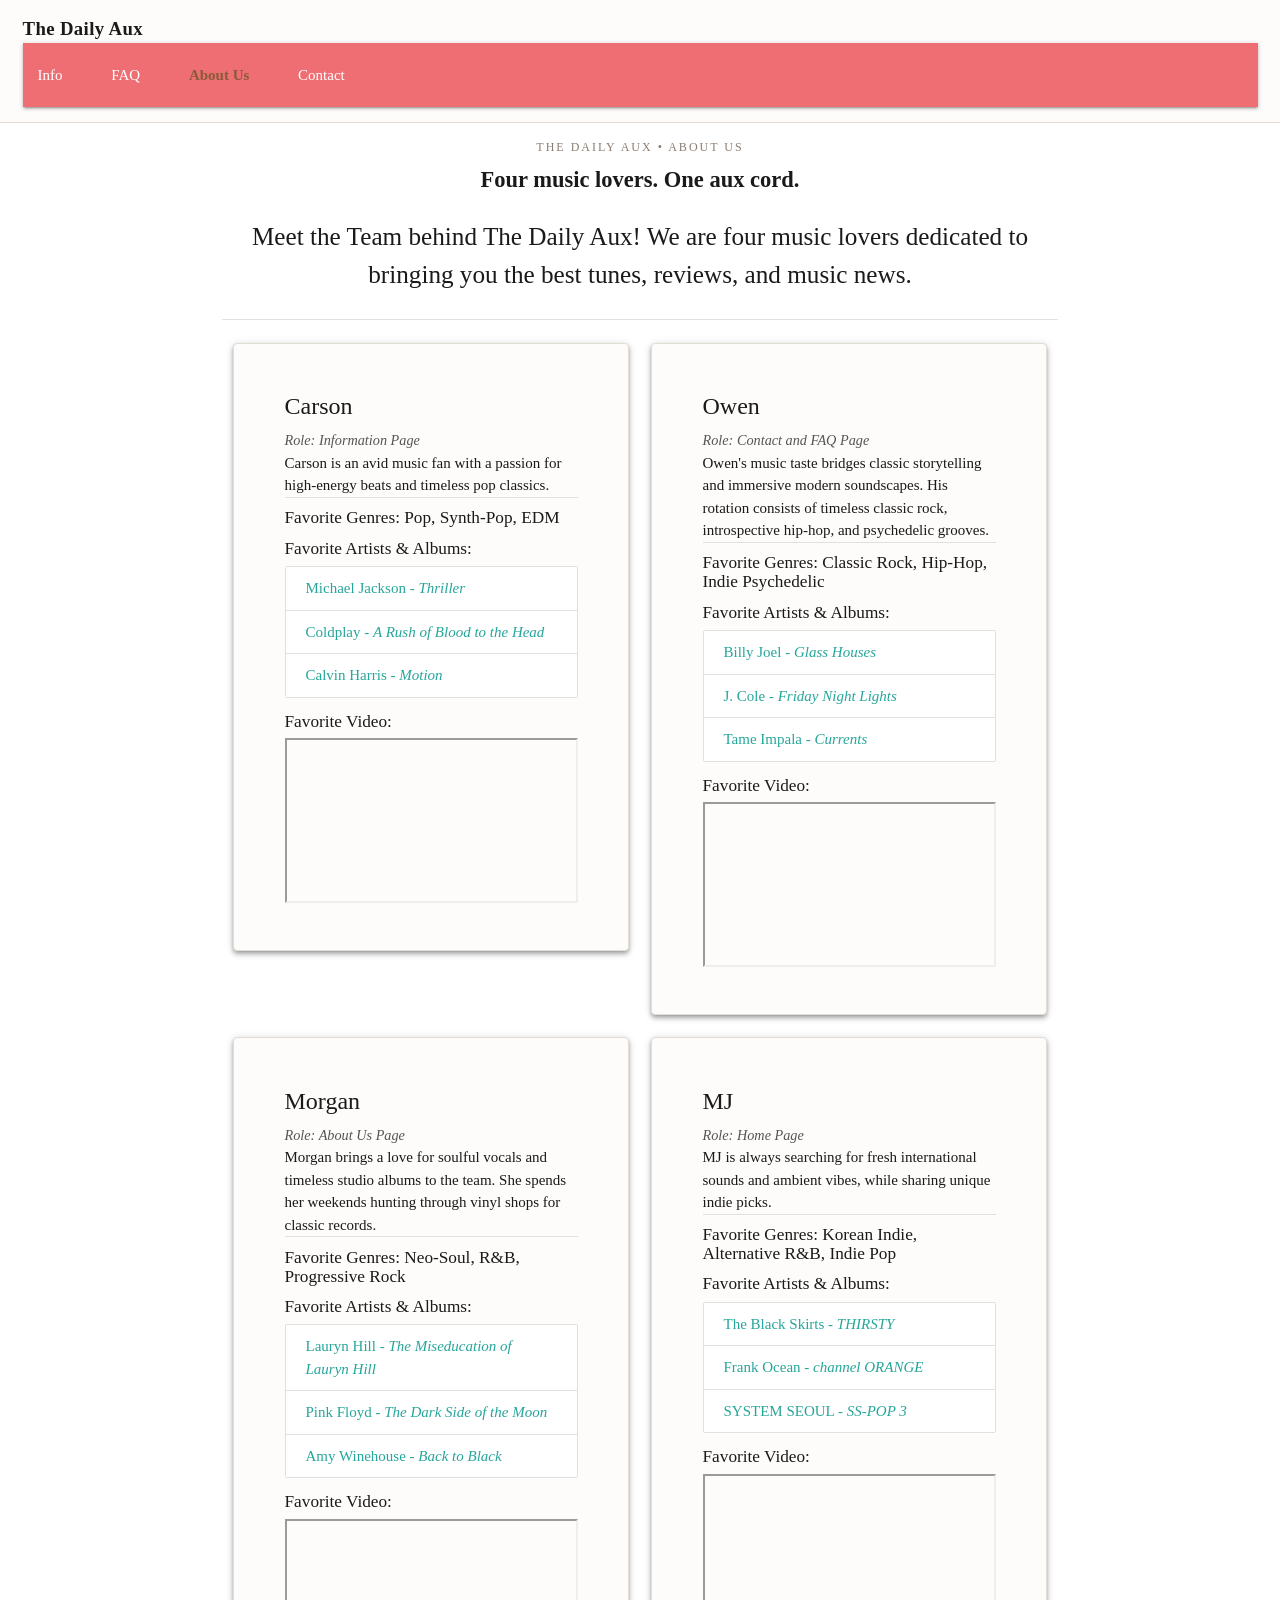
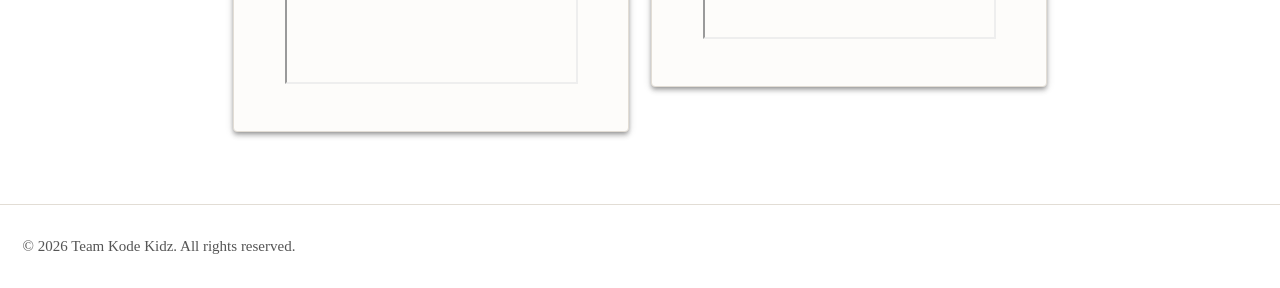
==== commit a4ed4d66: "Update about.html" ====
--- a/about.html
+++ b/about.html
@@ -31,26 +31,26 @@
 
   <main class="container section">
 
-<!-- Title Section with Materialize helper classes -->
+    <!-- Title Section with Materialize helper classes -->
     <div class="center-align">
-      <p class="teal-text text-accent-4><strong>The Daily Aux &bull; ABOUT US</strong></p>
-    <p class="eyebrow">The Daily Aux &bull; About Us</p>
-    <h2>Four music lovers. One aux cord.</h2>
-    <p class="flow-text">Meet the Team behind The Daily Aux! We are four music lovers dedicated to bringing you the best tunes, reviews, and music news.</p>
+      <p class="eyebrow">The Daily Aux &bull; About Us</p>
+      <h2>Four music lovers. One aux cord.</h2>
+      <p class="flow-text">Meet the Team behind The Daily Aux! We are four music lovers dedicated to bringing you the best tunes, reviews, and music news.</p>
 
-<!-- Materialize Divider line -->
-    <div class="divider></div>
-      </div>
+      <!-- MATERIALIZE FEATURE: Section Divider -->
+      <div class="divider"></div>
+    </div>
 
-<!-- Materialize Cards & Responsive Grid -->
-<div class="row section">
+    <!-- MATERIALIZE COMPONENT & CSS FEATURE: Responsive Grid (.row / .col) & Cards (.card) -->
+    <!-- What it does: Replaces custom CSS grid with Materialize 2-column card layout -->
+    <div class="row section">
       
       <!-- MEMBER 1: Carson -->
       <div class="col s12 m6">
         <div class="card z-depth-2">
           <div class="card-content">
             <span class="card-title bold">Carson</span>
-            <p class="teal-text text-accent-4"><strong>Role: Information Page</strong></p>
+            <p class="role"><strong>Role:</strong> Information Page</p>
             <p>Carson is an avid music fan with a passion for high-energy beats and timeless pop classics.</p>
 
             <div class="divider section-margin"></div>
@@ -58,7 +58,8 @@
             <h6><strong>Favorite Genres:</strong> Pop, Synth-Pop, EDM</h6>
             <h6><strong>Favorite Artists &amp; Albums:</strong></h6>
 
-            <!--Collection List -->
+            <!-- MATERIALIZE COMPONENT: Collection List -->
+            <!-- What it does: Groups favorite items into a clean Materialize collection block -->
             <div class="collection">
               <a href="https://en.wikipedia.org/wiki/Michael_Jackson" target="_blank" rel="noopener" class="collection-item">Michael Jackson - <em>Thriller</em></a>
               <a href="https://en.wikipedia.org/wiki/Coldplay" target="_blank" rel="noopener" class="collection-item">Coldplay - <em>A Rush of Blood to the Head</em></a>
@@ -66,7 +67,8 @@
             </div>
 
             <h6><strong>Favorite Video:</strong></h6>
-          <!-- Responsive Video Container -->
+            <!-- MATERIALIZE CSS FEATURE: Responsive Video Container -->
+            <!-- What it does: Wraps embedded YouTube iframe to auto-scale dynamically -->
             <div class="video-container">
               <iframe src="https://www.youtube.com/embed/nMmWtKvCimo?si=jHH1h14ZmbjH7cOT" title="Carson's Favorite Video" allowfullscreen></iframe>
             </div>
@@ -79,7 +81,7 @@
         <div class="card z-depth-2">
           <div class="card-content">
             <span class="card-title bold">Owen</span>
-            <p class="teal-text text-accent-4"><strong>Role: Contact and FAQ Page</strong></p>
+            <p class="role"><strong>Role:</strong> Contact and FAQ Page</p>
             <p>Owen's music taste bridges classic storytelling and immersive modern soundscapes. His rotation consists of timeless classic rock, introspective hip-hop, and psychedelic grooves.</p>
             
             <div class="divider section-margin"></div>
@@ -106,7 +108,7 @@
         <div class="card z-depth-2">
           <div class="card-content">
             <span class="card-title bold">Morgan</span>
-            <p class="teal-text text-accent-4"><strong>Role: About Us Page</strong></p>
+            <p class="role"><strong>Role:</strong> About Us Page</p>
             <p>Morgan brings a love for soulful vocals and timeless studio albums to the team. She spends her weekends hunting through vinyl shops for classic records.</p>
             
             <div class="divider section-margin"></div>
@@ -127,13 +129,13 @@
           </div>
         </div>
       </div>
-     
+      
       <!-- MEMBER 4: MJ -->
       <div class="col s12 m6">
         <div class="card z-depth-2">
           <div class="card-content">
             <span class="card-title bold">MJ</span>
-            <p class="teal-text text-accent-4"><strong>Role: Home Page</strong></p>
+            <p class="role"><strong>Role:</strong> Home Page</p>
             <p>MJ is always searching for fresh international sounds and ambient vibes, while sharing unique indie picks.</p>
             
             <div class="divider section-margin"></div>
@@ -165,14 +167,7 @@
     <p>&copy; 2026 Team Kode Kidz. All rights reserved.</p>
   </footer>
 
-  <!-- MATERIALIZE JAVASCRIPT & INITIALIZATION-->
+  <!-- MATERIALIZE JAVASCRIPT -->
   <script src="https://cdnjs.cloudflare.com/ajax/libs/materialize/1.0.0/js/materialize.min.js"></script>
-  <script>
-    document.addEventListener('DOMContentLoaded', function() {
-      // Initializes mobile navigation trigger menu
-      var elemsSidenav = document.querySelectorAll('.sidenav');
-      M.Sidenav.init(elemsSidenav);
-    });
-  </script>
 </body>
 </html>
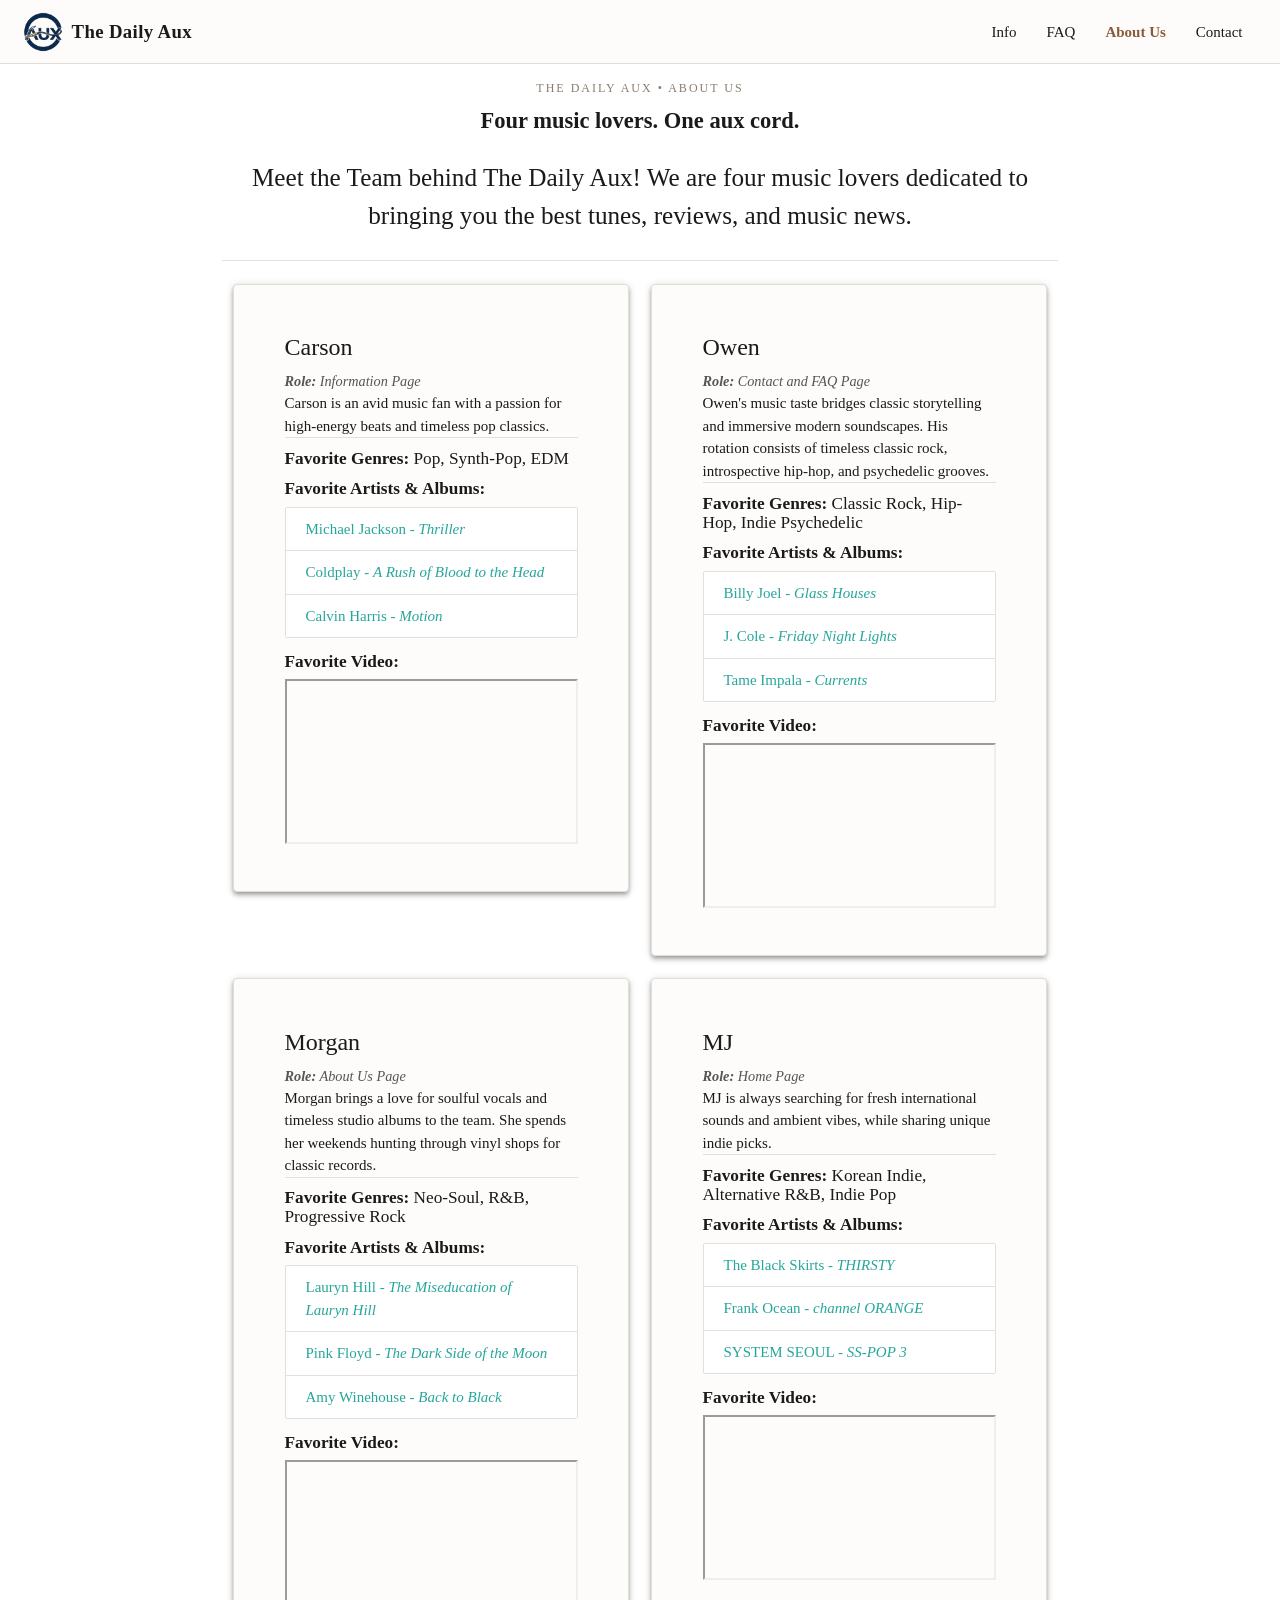
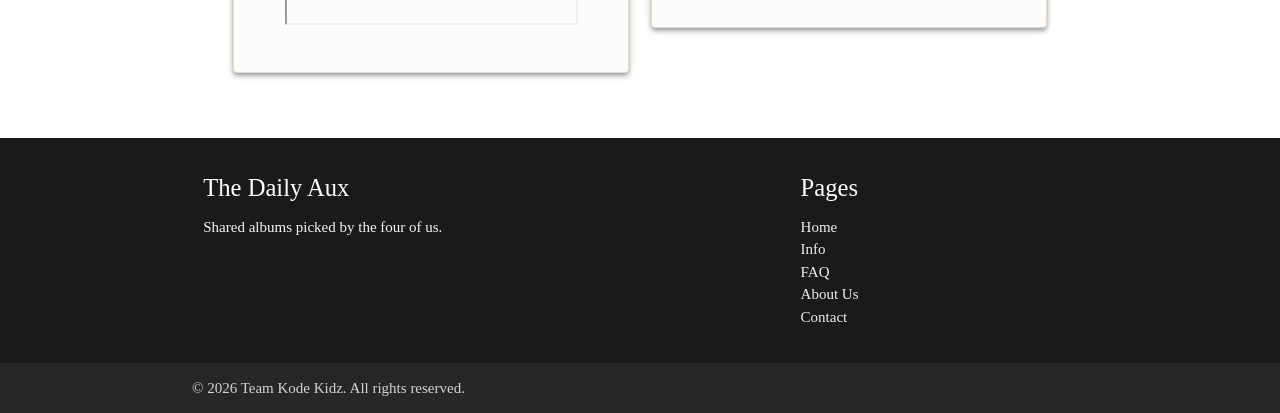
==== commit fba94d78: "Sprint 2: Materialize shared frame, site logo, home artist carousel Shared (all pages) - Header is n" ====
--- a/about.html
+++ b/about.html
@@ -8,22 +8,32 @@
   <link rel="stylesheet" href="https://cdnjs.cloudflare.com/ajax/libs/materialize/1.0.0/css/materialize.min.css">
   <link rel="stylesheet" href="style.css">
   <link rel="stylesheet" href="about.css">
+  <!-- site.js starts the navbar's mobile Sidenav (Materialize JS loads at the end of this page) -->
+  <script src="site.js" defer></script>
 </head>
 <body>
   
   <!-- [SHARED HEADER] MJ only - do not edit this block -->
   <header>
-    <div class="logo">
-      <a href="index.html">The Daily Aux</a>
-    </div>
+    <!-- MATERIALIZE COMPONENT: Navbar. On small screens the links move into the Sidenav (JavaScript: Sidenav) -->
     <nav>
-      <ul>
-        <li><a href="info.html">Info</a></li>
-        <li><a href="faq.html">FAQ</a></li>
-        <li><a href="about.html" aria-current="page">About Us</a></li>
-        <li><a href="contact.html">Contact</a></li>
-      </ul>
+      <div class="nav-wrapper">
+        <a href="index.html" class="brand-logo"><img src="images/shared/logo.png" alt="" width="40" height="40">The Daily Aux</a>
+        <a href="#" data-target="mobile-nav" class="sidenav-trigger" aria-label="Open menu"><i class="material-icons">menu</i></a>
+        <ul class="right hide-on-med-and-down">
+          <li><a href="info.html">Info</a></li>
+          <li><a href="faq.html">FAQ</a></li>
+          <li><a href="about.html" aria-current="page">About Us</a></li>
+          <li><a href="contact.html">Contact</a></li>
+        </ul>
+      </div>
     </nav>
+    <ul class="sidenav" id="mobile-nav">
+      <li><a href="info.html">Info</a></li>
+      <li><a href="faq.html">FAQ</a></li>
+      <li><a href="about.html" aria-current="page">About Us</a></li>
+      <li><a href="contact.html">Contact</a></li>
+    </ul>
   </header>
 
   <!-- ======================================================== -->
@@ -162,9 +172,29 @@
   <!-- ======================================================== -->
 
   <!-- [SHARED FOOTER] MJ only - do not edit this block -->
-  <footer>
-    <hr>
-    <p>&copy; 2026 Team Kode Kidz. All rights reserved.</p>
+  <footer class="page-footer">
+    <!-- MATERIALIZE COMPONENT: Footer, built with the CSS Grid (row / col) and color helper classes -->
+    <div class="container">
+      <div class="row">
+        <div class="col l6 s12">
+          <h5 class="white-text">The Daily Aux</h5>
+          <p class="grey-text text-lighten-4">Shared albums picked by the four of us.</p>
+        </div>
+        <div class="col l4 offset-l2 s12">
+          <h5 class="white-text">Pages</h5>
+          <ul>
+            <li><a class="grey-text text-lighten-3" href="index.html">Home</a></li>
+            <li><a class="grey-text text-lighten-3" href="info.html">Info</a></li>
+            <li><a class="grey-text text-lighten-3" href="faq.html">FAQ</a></li>
+            <li><a class="grey-text text-lighten-3" href="about.html">About Us</a></li>
+            <li><a class="grey-text text-lighten-3" href="contact.html">Contact</a></li>
+          </ul>
+        </div>
+      </div>
+    </div>
+    <div class="footer-copyright">
+      <div class="container">&copy; 2026 Team Kode Kidz. All rights reserved.</div>
+    </div>
   </footer>
 
   <!-- MATERIALIZE JAVASCRIPT -->
--- a/style.css
+++ b/style.css
@@ -54,43 +54,59 @@
   font-size: 1.15rem;
 }
 
-header {
+/* Navbar (Materialize navbar restyled to the site look) */
+header nav {
+  width: auto;
+  height: 64px;
+  line-height: 64px;
+  background: var(--color-surface);
+  color: var(--color-text);
+  border-bottom: 1px solid var(--color-border);
+  box-shadow: none;
+}
+
+header .nav-wrapper {
+  padding: 0 var(--space-lg);
+}
+
+header .brand-logo {
   display: flex;
-  flex-wrap: wrap;
   align-items: center;
-  justify-content: space-between;
-  padding: var(--space-md) var(--space-lg);
-  background: var(--color-surface);
-  border-bottom: 1px solid var(--color-border);
-}
-
-header .logo a {
-  font-weight: 700;
+  gap: 0.6rem;
+  height: 100%;
   font-size: 1.25rem;
+  font-weight: 700;
   letter-spacing: 0.02em;
-  text-decoration: none;
-  color: inherit;
-}
-
-nav ul {
-  display: flex;
-  flex-wrap: wrap;
-  gap: 1.25rem;
+  color: var(--color-text);
+}
+
+header .brand-logo img {
+  display: block;
+  width: 40px;
+  height: 40px;
+}
+
+header .sidenav-trigger {
+  height: 64px;
   margin: 0;
-  padding: 0;
-  list-style: none;
-}
-
-nav a {
-  text-decoration: none;
-  color: inherit;
-}
-
-nav a:hover {
-  text-decoration: underline;
-}
-
-nav a[aria-current="page"] {
+  color: var(--color-text);
+}
+
+header .sidenav-trigger .material-icons {
+  height: 64px;
+  line-height: 64px;
+}
+
+header nav ul a {
+  color: var(--color-text);
+}
+
+header nav ul a:hover {
+  background: rgba(0, 0, 0, 0.05);
+}
+
+nav a[aria-current="page"],
+.sidenav a[aria-current="page"] {
   color: var(--color-accent);
   font-weight: 700;
 }
@@ -152,15 +168,43 @@
   border-bottom: none;
 }
 
-footer {
-  color: var(--color-muted);
-}
-
-footer p {
-  padding: var(--space-md) var(--space-lg);
-}
-
-footer hr {
-  border: none;
-  border-top: 1px solid var(--color-border);
-}
+/* Footer (Materialize page-footer restyled to the site look) */
+footer.page-footer {
+  margin-top: 0;
+  background: var(--color-text);
+}
+
+footer.page-footer .footer-copyright {
+  background: rgba(255, 255, 255, 0.06);
+}
+
+/* Materialize compatibility: it hides plain form controls, shrinks labels and textareas,
+   and makes <strong> too light for Georgia. Keep plain HTML (like the Contact form) working. */
+[type="radio"]:not(:checked),
+[type="radio"]:checked,
+[type="checkbox"]:not(:checked),
+[type="checkbox"]:checked {
+  position: static;
+  opacity: 1;
+  pointer-events: auto;
+}
+
+select {
+  display: block;
+  width: auto;
+  height: auto;
+}
+
+textarea {
+  height: auto;
+}
+
+label {
+  font-size: inherit;
+  color: inherit;
+}
+
+b,
+strong {
+  font-weight: 700;
+}
